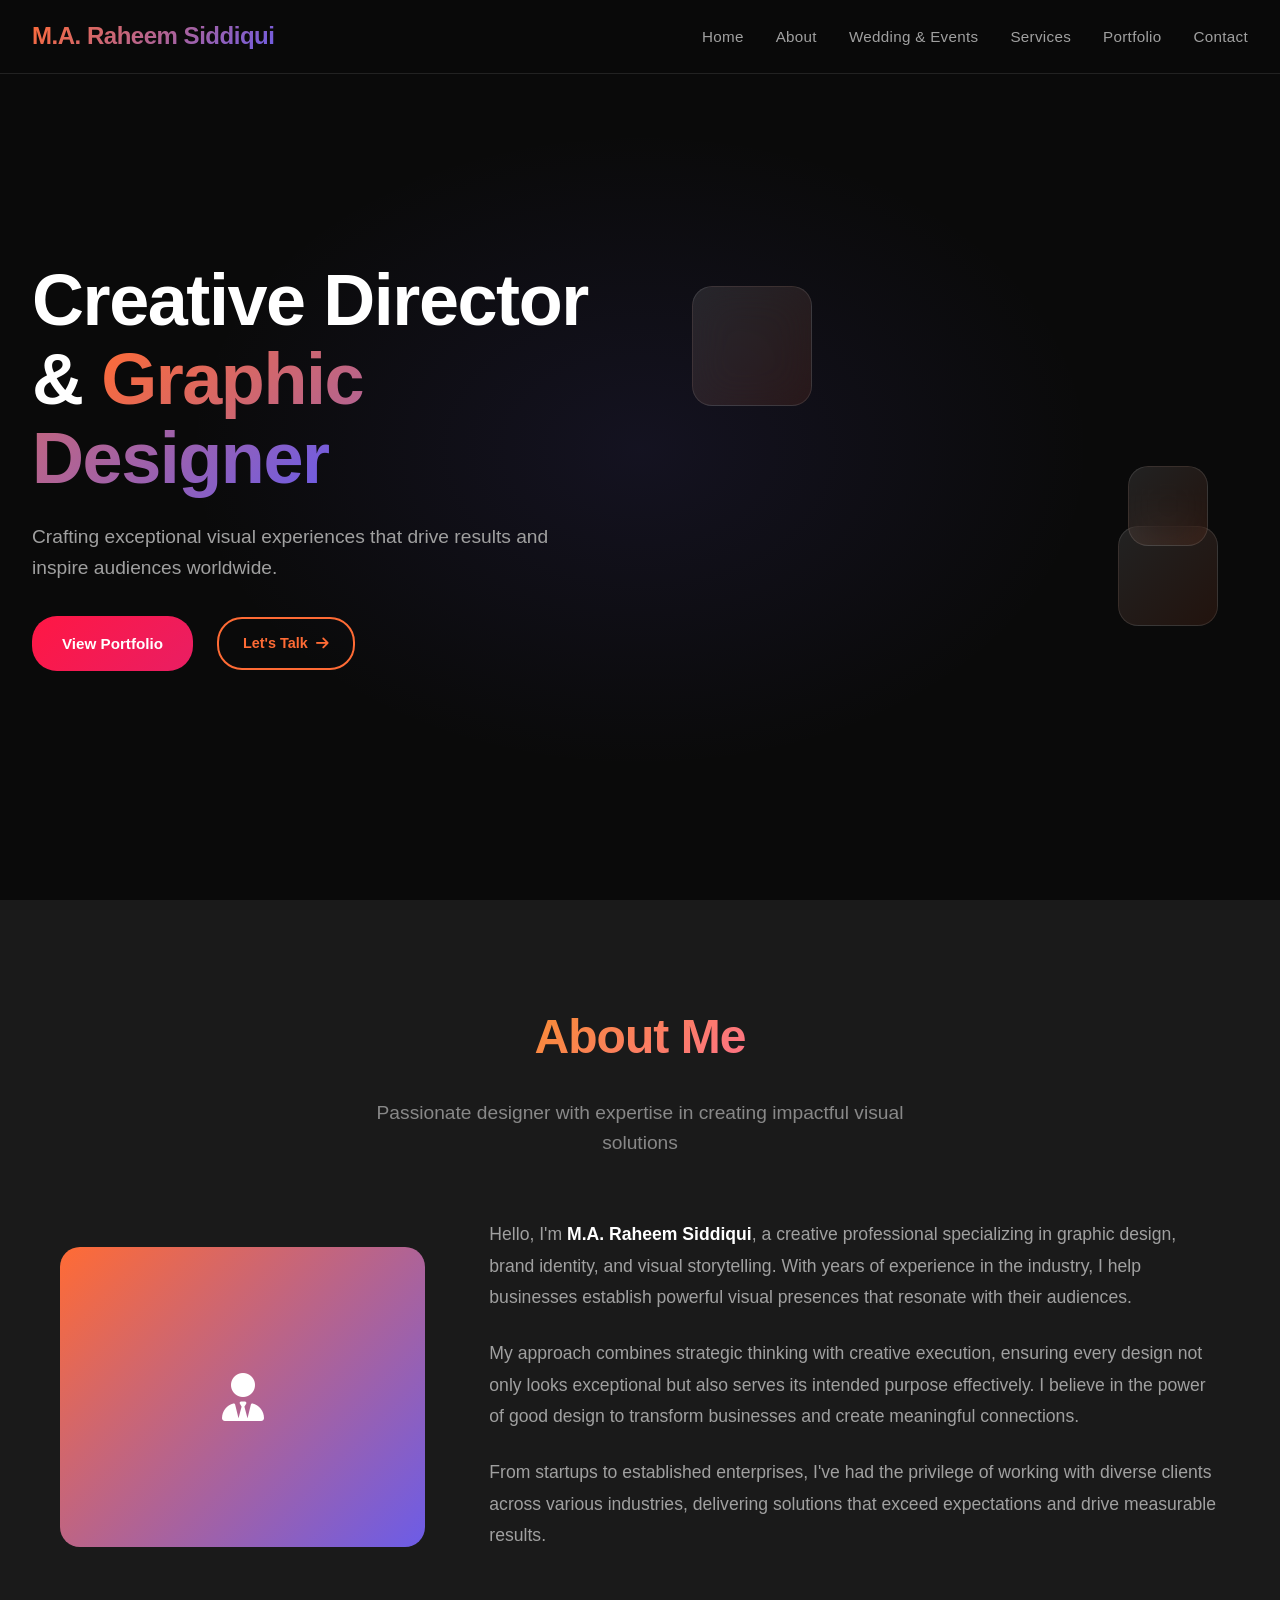
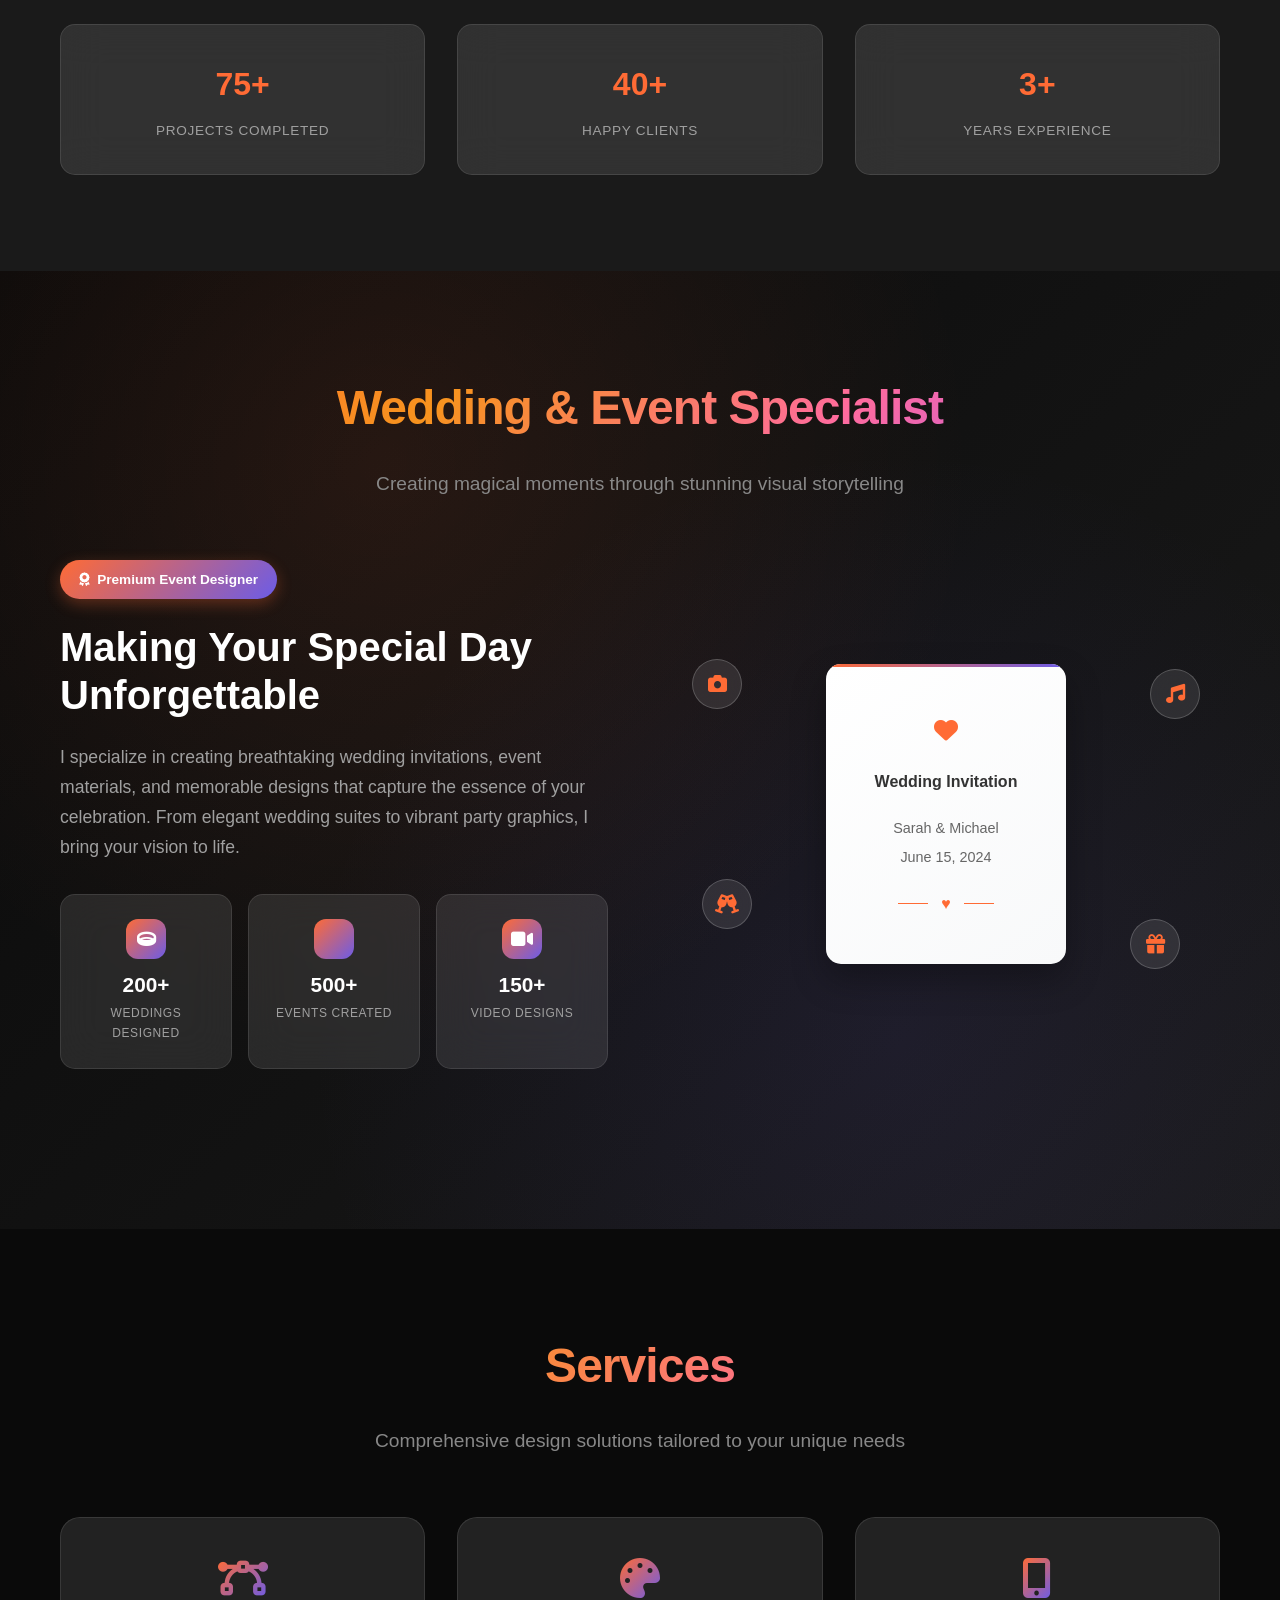
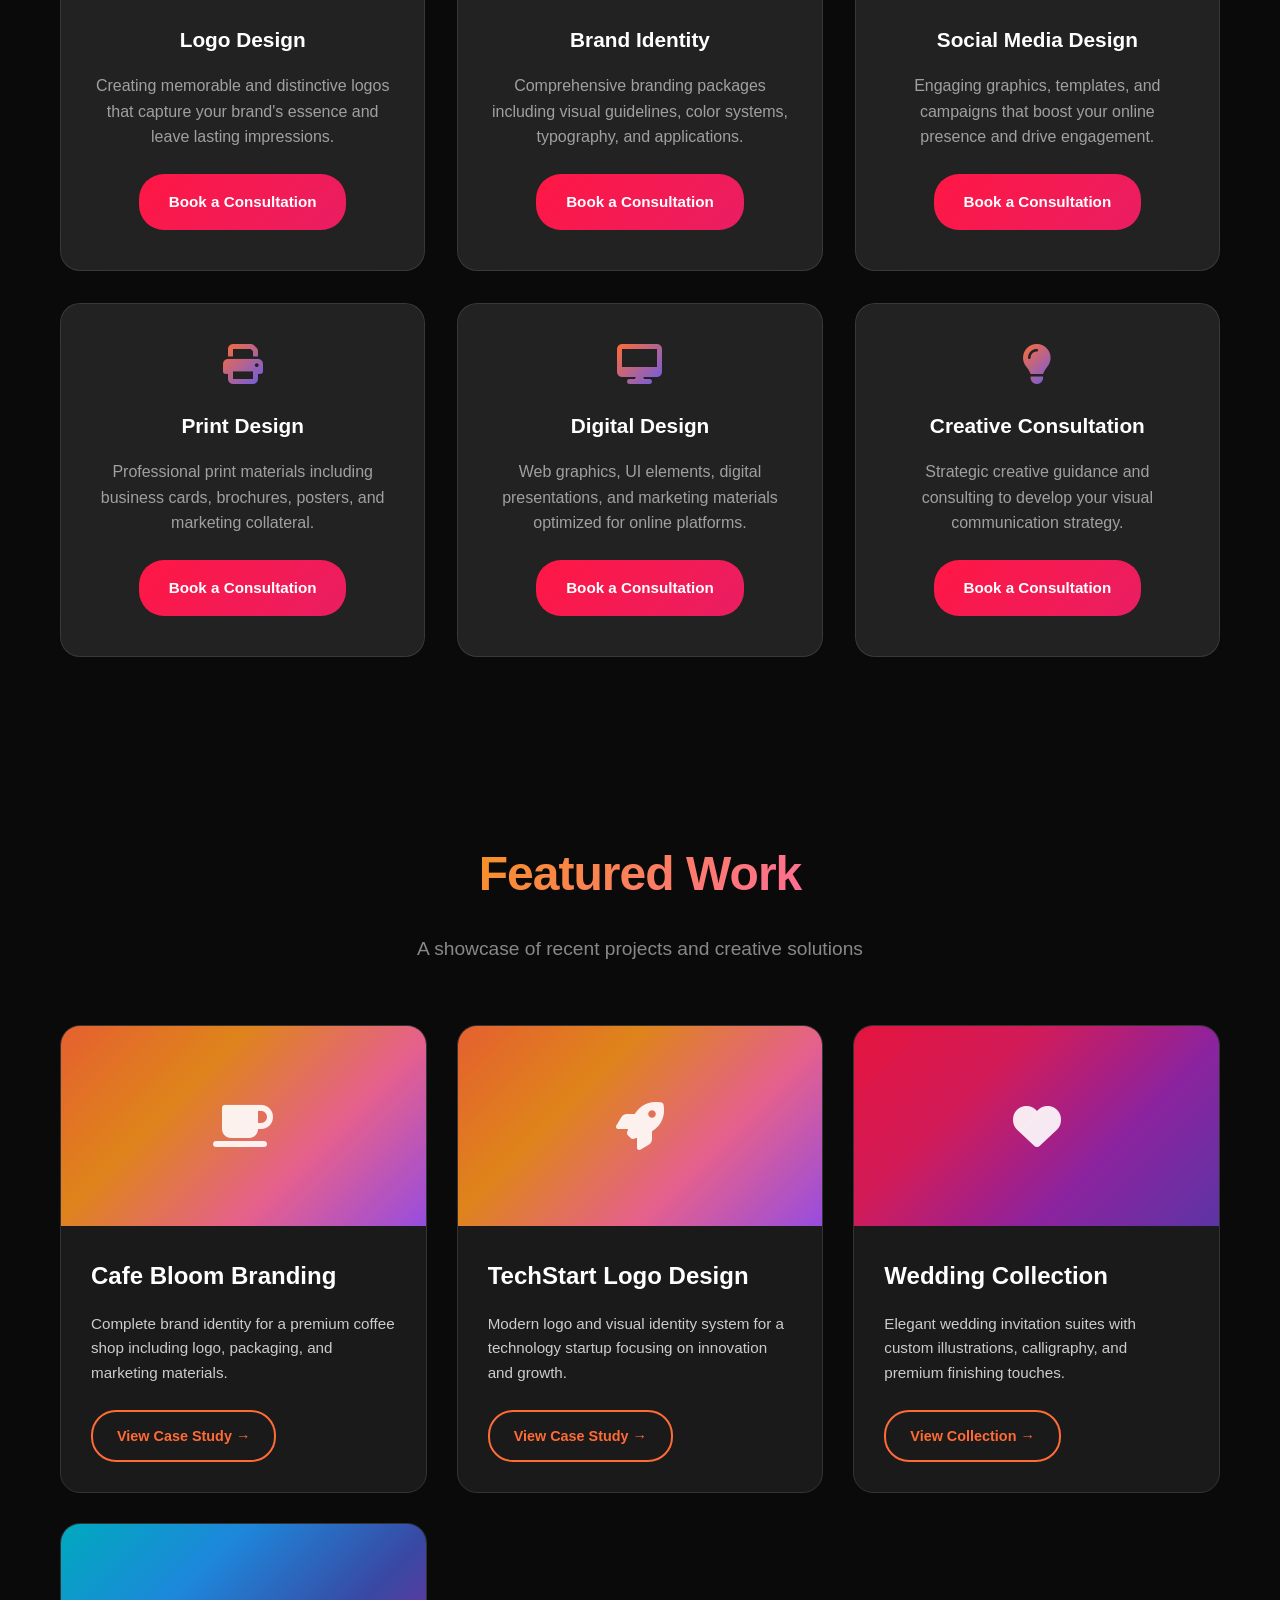
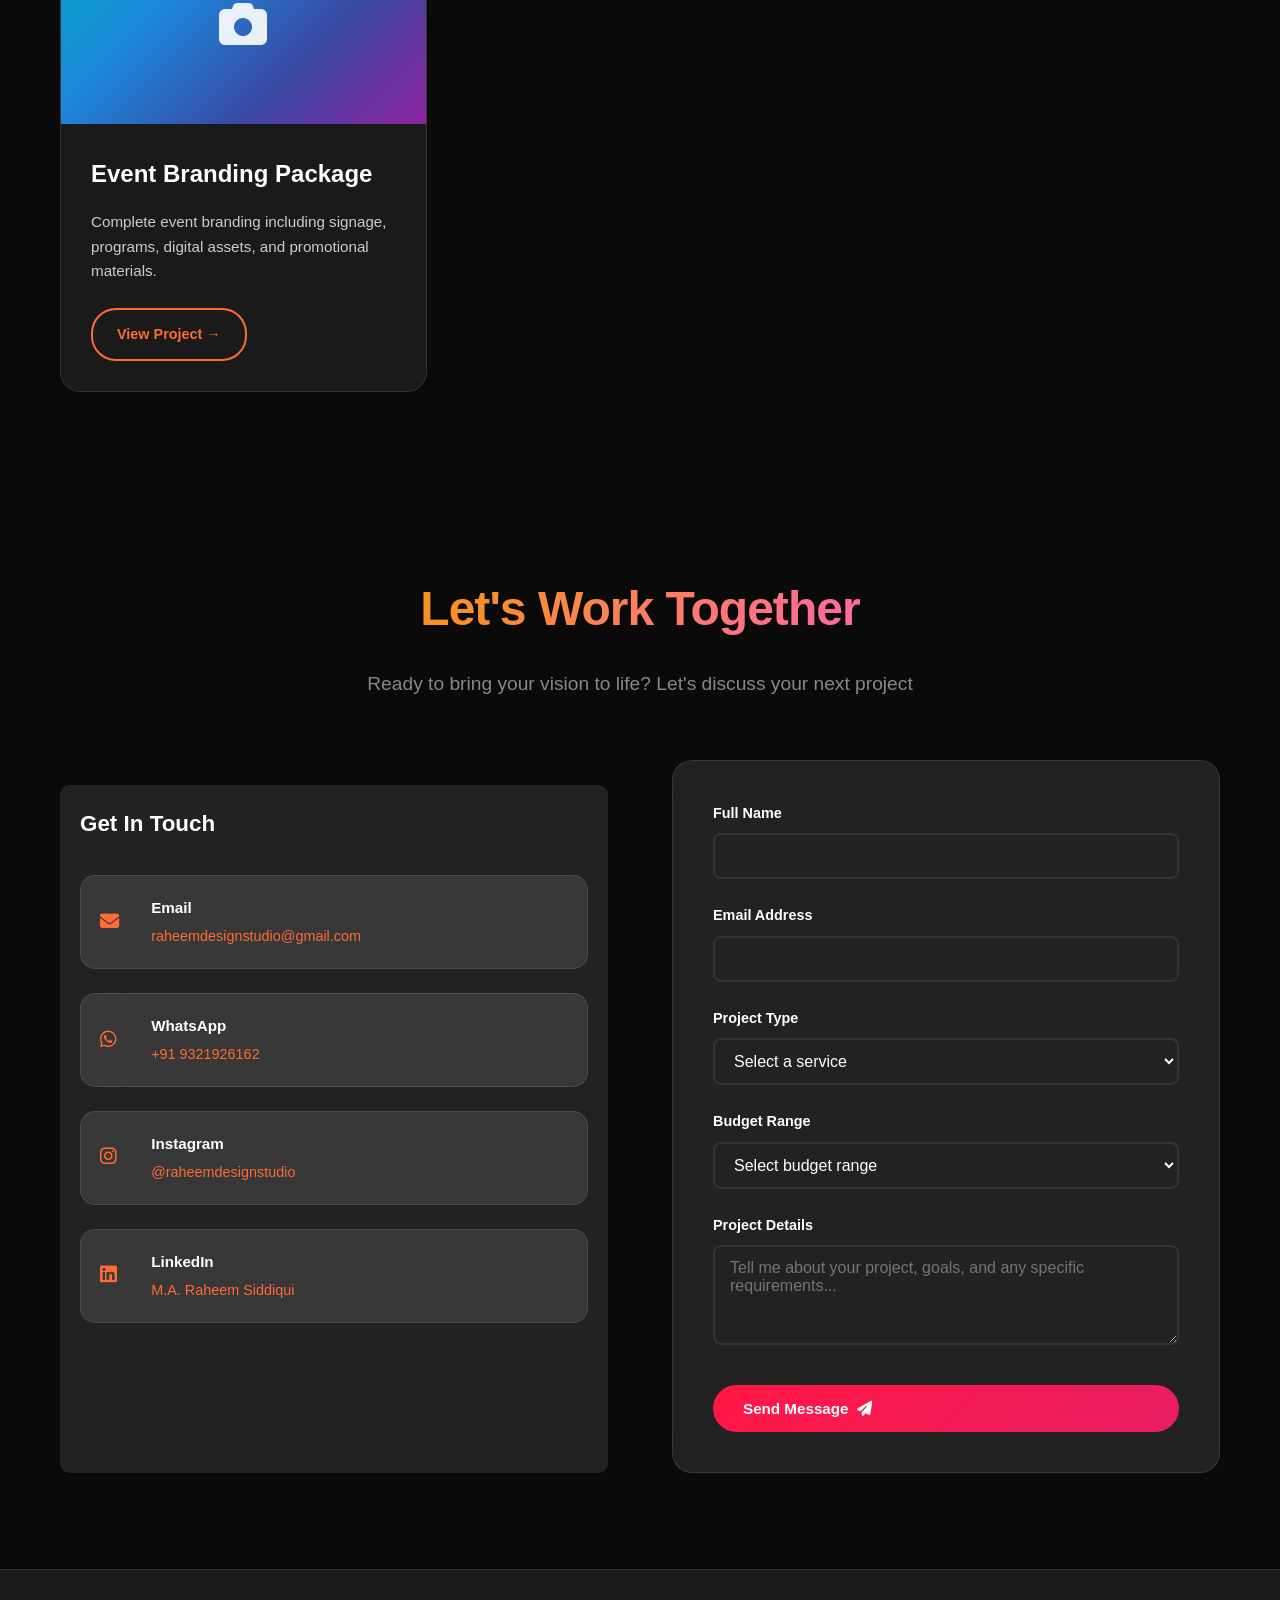
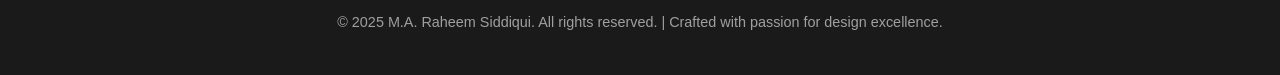
==== pages/index.html @ 3f88803e "Implement code changes to enhance functionality and improve performance" ====
<!DOCTYPE html>
<html lang="en">

<head>
  <meta charset="UTF-8">
  <meta name="viewport" content="width=device-width, initial-scale=1.0">
  <meta name="google-site-verification" content="91tpPBfEpRDwz7ggyN2gISKaYOymP0Bl34pknpON6To" />

  <!-- SEO Title -->
  <title>Wedding Invitation Designer | Creative Branding & Graphic Design by M.A. Raheem Siddiqui</title>

  <!-- Meta Description -->
  <meta name="description" content="Professional Wedding Invitation Designer & Creative Director. M.A. Raheem Siddiqui creates custom wedding invitations, brand identity, logos, and event branding that inspire and captivate. Get tailored designs for weddings, businesses, and events.">

  <!-- Keywords (not used by Google, still useful for others) -->
  <meta name="keywords" content="Wedding Invitation Designer, Event Branding, Logo Design India, Graphic Designer Mumbai, Creative Director, Brand Identity, Custom Invitations, Social Media Graphics">

  <!-- Canonical URL -->
  <link rel="canonical" href="https://raheemdesigns.vercel.app/">

  <!-- Open Graph / Facebook -->
  <meta property="og:title" content="M.A. Raheem Siddiqui | Wedding Invitation & Graphic Designer">
  <meta property="og:description" content="Custom wedding invitations, logos, and brand identity design by Raheem Siddiqui. Creative work that inspires.">
  <meta property="og:image" content="https://raheemdesigns.vercel.app/images/og-preview.jpg">
  <meta property="og:url" content="https://raheemdesigns.vercel.app/">
  <meta property="og:type" content="website">

  <!-- Twitter Card -->
  <meta name="twitter:card" content="summary_large_image">
  <meta name="twitter:title" content="Wedding Invitation & Graphic Designer | Raheem Siddiqui">
  <meta name="twitter:description" content="Creative wedding invitations, branding, and social media graphics tailored for you.">
  <meta name="twitter:image" content="https://raheemdesigns.vercel.app/images/og-preview.jpg">
  <meta name="robots" content="index,follow">
  <meta name="theme-color" content="#0a0a0a">
  <meta property="og:site_name" content="Raheem Design Studio">
  <meta property="og:locale" content="en_US">

  <!-- Favicon -->
  <link rel="icon" href="https://raheemdesigns.vercel.app/favicon.ico" type="image/x-icon">

  <!-- Schema Markup (Person + Business) -->
  <script type="application/ld+json">
  {
    "@context": "https://schema.org",
    "@type": "Person",
    "name": "M.A. Raheem Siddiqui",
    "jobTitle": "Creative Director & Graphic Designer",
    "url": "https://raheemdesigns.vercel.app/",
    "sameAs": [
      "https://instagram.com/raheemdesignstudio",
      "https://www.linkedin.com/in/codewithraheem/"
    ],
    "worksFor": {
      "@type": "Organization",
      "name": "Raheem Design Studio"
    },
    "knowsAbout": [
      "Wedding Invitation Design",
      "Event Branding",
      "Logo Design",
      "Brand Identity",
      "Social Media Graphics",
      "Print Design"
    ]
  }
  </script>
  <script type="application/ld+json">
  {
    "@context": "https://schema.org",
    "@type": "Organization",
    "name": "Raheem Design Studio",
    "url": "https://raheemdesigns.vercel.app/",
    "logo": "https://raheemdesigns.vercel.app/favicon.ico",
    "sameAs": [
      "https://instagram.com/raheemdesignstudio",
      "https://www.linkedin.com/in/codewithraheem/"
    ]
  }
  </script>
  <script type="application/ld+json">
  {
    "@context": "https://schema.org",
    "@type": "WebSite",
    "url": "https://raheemdesigns.vercel.app/",
    "name": "M.A. Raheem Siddiqui — Creative Director & Graphic Designer",
    "potentialAction": {
      "@type": "SearchAction",
      "target": "https://www.google.com/search?q=site:raheemdesigns.vercel.app+{search_term}",
      "query-input": "required name=search_term"
    }
  }
  </script>
    <link href="https://cdnjs.cloudflare.com/ajax/libs/font-awesome/6.4.0/css/all.min.css" rel="stylesheet">
    <style>
        :root {
            --primary: #0a0a0a;
            --secondary: #1a1a1a;
            --accent: #ff6b35;
            --accent-2: #6c5ce7;
            --text-light: #ffffff;
            --text-muted: #a0a0a0;
            --glass: rgba(255, 255, 255, 0.1);
            --shadow: 0 20px 40px rgba(0, 0, 0, 0.3);
        }

        * {
            margin: 0;
            padding: 0;
            box-sizing: border-box;
        }

        body {
            font-family: 'Inter', -apple-system, BlinkMacSystemFont, sans-serif;
            background: var(--primary);
            color: var(--text-light);
            line-height: 1.7;
            overflow-x: hidden;
        }

        /* Navigation */
        nav {
            position: fixed;
            top: 0;
            width: 100%;
            padding: 1rem 0;
            z-index: 1000;
            background: rgba(10, 10, 10, 0.95);
            backdrop-filter: blur(20px);
            border-bottom: 1px solid rgba(255, 255, 255, 0.1);
        }

        .nav-container {
            max-width: 1400px;
            margin: 0 auto;
            padding: 0 2rem;
            display: flex;
            justify-content: space-between;
            align-items: center;
        }

        .logo {
            font-size: 1.5rem;
            font-weight: 700;
            letter-spacing: -0.02em;
            background: linear-gradient(135deg, var(--accent), var(--accent-2));
            -webkit-background-clip: text;
            background-clip: text;
            -webkit-text-fill-color: transparent;
        }

        .nav-links {
            display: flex;
            list-style: none;
            gap: 2rem;
        }

        .nav-links a {
            color: var(--text-muted);
            text-decoration: none;
            font-weight: 500;
            font-size: 0.95rem;
            letter-spacing: 0.02em;
            transition: all 0.3s ease;
            position: relative;
        }

        .nav-links a::after {
            content: '';
            position: absolute;
            bottom: -5px;
            left: 0;
            width: 0;
            height: 2px;
            background: var(--accent);
            transition: width 0.3s ease;
        }

        .nav-links a:hover {
            color: var(--text-light);
        }

        .nav-links a:hover::after {
            width: 100%;
        }

        /* Mobile Menu Button */
        .mobile-menu {
            display: none;
            background: none;
            border: none;
            color: var(--text-light);
            font-size: 1.5rem;
            cursor: pointer;
            padding: 0.5rem;
            border-radius: 8px;
            transition: all 0.3s ease;
        }

        .mobile-menu:hover {
            background: var(--glass);
        }

        /* Mobile Navigation */
        .mobile-nav {
            display: none;
            position: fixed;
            top: 0;
            left: 0;
            width: 100%;
            height: 100vh;
            background: rgba(10, 10, 10, 0.98);
            backdrop-filter: blur(20px);
            z-index: 9999;
            opacity: 0;
            transform: translateY(-100%);
            transition: all 0.4s cubic-bezier(0.4, 0, 0.2, 1);
        }

        .mobile-nav.active {
            opacity: 1;
            transform: translateY(0);
        }

        .mobile-nav-content {
            display: flex;
            flex-direction: column;
            justify-content: center;
            align-items: center;
            height: 100%;
            padding: 2rem;
        }

        .mobile-nav-header {
            position: absolute;
            top: 1rem;
            left: 0;
            right: 0;
            display: flex;
            justify-content: space-between;
            align-items: center;
            padding: 0 2rem;
        }

        .mobile-nav-logo {
            font-size: 1.5rem;
            font-weight: 700;
            background: linear-gradient(135deg, var(--accent), var(--accent-2));
            -webkit-background-clip: text;
            background-clip: text;
            -webkit-text-fill-color: transparent;
        }

        .close-menu {
            background: none;
            border: none;
            color: var(--text-light);
            font-size: 2rem;
            cursor: pointer;
            padding: 0.5rem;
            border-radius: 8px;
            transition: all 0.3s ease;
        }

        .close-menu:hover {
            background: var(--glass);
            transform: rotate(90deg);
        }

        .mobile-nav-links {
            list-style: none;
            text-align: center;
        }

        .mobile-nav-links li {
            margin: 1rem 0;
            opacity: 0;
            transform: translateY(30px);
        }

        .mobile-nav.active .mobile-nav-links li {
            animation: fadeInUp 0.6s ease forwards;
        }

        .mobile-nav-links li:nth-child(1) { animation-delay: 0.1s; }
        .mobile-nav-links li:nth-child(2) { animation-delay: 0.2s; }
        .mobile-nav-links li:nth-child(3) { animation-delay: 0.3s; }
        .mobile-nav-links li:nth-child(4) { animation-delay: 0.4s; }
        .mobile-nav-links li:nth-child(5) { animation-delay: 0.5s; }
        .mobile-nav-links li:nth-child(6) { animation-delay: 0.6s; }

        .mobile-nav-links a {
            color: var(--text-light);
            text-decoration: none;
            font-size: 1.5rem;
            font-weight: 600;
            display: block;
            padding: 1rem 2rem;
            border-radius: 15px;
            transition: all 0.3s ease;
            position: relative;
            overflow: hidden;
        }

        .mobile-nav-links a::before {
            content: '';
            position: absolute;
            top: 0;
            left: -100%;
            width: 100%;
            height: 100%;
            background: linear-gradient(135deg, var(--accent), var(--accent-2));
            opacity: 0.1;
            transition: left 0.3s ease;
            z-index: -1;
        }

        .mobile-nav-links a:hover::before {
            left: 0;
        }

        .mobile-nav-links a:hover {
            color: var(--accent);
            transform: translateX(10px);
        }

        .mobile-contact {
            margin-top: 3rem;
            text-align: center;
        }

        .mobile-contact p {
            color: var(--text-muted);
            margin-bottom: 1rem;
            font-size: 0.9rem;
        }

        .mobile-social {
            display: flex;
            gap: 1rem;
            justify-content: center;
        }

        .mobile-social a {
            display: flex;
            align-items: center;
            justify-content: center;
            width: 45px;
            height: 45px;
            background: var(--glass);
            border-radius: 50%;
            color: var(--text-light);
            text-decoration: none;
            font-size: 1.1rem;
            transition: all 0.3s ease;
            border: 1px solid rgba(255, 255, 255, 0.1);
        }

        .mobile-social a:hover {
            background: var(--accent);
            transform: translateY(-5px);
            box-shadow: 0 10px 30px rgba(255, 107, 53, 0.3);
        }

        /* Hero Section */
        .hero {
            min-height: 100vh;
            display: flex;
            align-items: center;
            position: relative;
            background: radial-gradient(ellipse at center, rgba(108, 92, 231, 0.1) 0%, transparent 50%);
            padding: 6rem 0 4rem;
        }

        .hero-grid {
            display: grid;
            grid-template-columns: 1fr 1fr;
            gap: 4rem;
            max-width: 1400px;
            margin: 0 auto;
            padding: 0 2rem;
            align-items: center;
        }

        .hero-content h1 {
            font-size: clamp(2.5rem, 6vw, 4.5rem);
            font-weight: 800;
            line-height: 1.1;
            margin-bottom: 1.5rem;
            letter-spacing: -0.02em;
        }

        .hero-content .highlight {
            background: linear-gradient(135deg, var(--accent), var(--accent-2));
            -webkit-background-clip: text;
            background-clip: text;
            -webkit-text-fill-color: transparent;
        }

        .hero-subtitle {
            font-size: clamp(1rem, 2.5vw, 1.2rem);
            color: var(--text-muted);
            margin-bottom: 2rem;
            font-weight: 400;
            line-height: 1.6;
        }

        .hero-cta {
            display: flex;
            gap: 1.5rem;
            align-items: center;
            flex-wrap: wrap;
        }

        .btn-primary {
            background: linear-gradient(135deg, var(--accent), var(--accent-2));
            color: white;
            padding: 0.9rem 2rem;
            border: none;
            border-radius: 50px;
            font-weight: 600;
            text-decoration: none;
            font-size: 0.95rem;
            transition: all 0.4s ease;
            position: relative;
            overflow: hidden;
            display: inline-block;
        }

        .btn-primary::before {
            content: '';
            position: absolute;
            top: 0;
            left: -100%;
            width: 100%;
            height: 100%;
            background: linear-gradient(90deg, transparent, rgba(255, 255, 255, 0.2), transparent);
            transition: left 0.6s ease;
        }

        .btn-primary:hover::before {
            left: 100%;
        }

        .btn-primary:hover {
            transform: translateY(-2px);
            box-shadow: 0 10px 30px rgba(255, 107, 53, 0.3);
        }

        .btn-secondary {
            color: var(--text-light);
            text-decoration: none;
            font-weight: 500;
            display: flex;
            align-items: center;
            gap: 0.5rem;
            transition: all 0.3s ease;
            font-size: 0.95rem;
        }

        .btn-secondary:hover {
            color: var(--accent);
            transform: translateX(5px);
        }

        .hero-visual {
            position: relative;
            height: 400px;
            display: flex;
            align-items: center;
            justify-content: center;
        }

        .geometric-shape {
            position: absolute;
            border-radius: 20px;
            background: linear-gradient(135deg, var(--glass), rgba(255, 107, 53, 0.1));
            backdrop-filter: blur(20px);
            border: 1px solid rgba(255, 255, 255, 0.1);
            animation: float 6s ease-in-out infinite;
        }

        .shape-1 {
            width: 120px;
            height: 120px;
            top: 20px;
            left: 20px;
        }

        .shape-2 {
            width: 100px;
            height: 100px;
            bottom: 40px;
            right: 30px;
            animation-direction: reverse;
        }

        .shape-3 {
            width: 80px;
            height: 80px;
            top: 50%;
            right: 40px;
            animation-duration: 4s;
        }

        /* Section Styles */
        .section-container {
            max-width: 1400px;
            margin: 0 auto;
            padding: 0 2rem;
        }

        .section-header {
            text-align: center;
            margin-bottom: 4rem;
        }

        .section-title {
            font-size: clamp(2rem, 5vw, 3.5rem);
            font-weight: 700;
            margin-bottom: 1rem;
            letter-spacing: -0.02em;
        }

        .section-subtitle {
            font-size: clamp(1rem, 2vw, 1.1rem);
            color: var(--text-muted);
            max-width: 600px;
            margin: 0 auto;
            line-height: 1.6;
        }

        /* About Section */
        .about {
            padding: 6rem 0;
            background: var(--secondary);
        }

        .about-grid {
            display: grid;
            grid-template-columns: 1fr 2fr;
            gap: 4rem;
            align-items: center;
            margin-bottom: 3rem;
        }

        .about-image {
            height: 300px;
            background: linear-gradient(135deg, var(--accent), var(--accent-2));
            border-radius: 20px;
            display: flex;
            align-items: center;
            justify-content: center;
            font-size: 3rem;
            color: white;
        }

        .about-content {
            font-size: clamp(1rem, 1.5vw, 1.1rem);
            line-height: 1.8;
            color: var(--text-muted);
        }

        .about-content p {
            margin-bottom: 1.5rem;
        }

        .about-content strong {
            color: var(--text-light);
            font-weight: 600;
        }

        .stats-grid {
            display: grid;
            grid-template-columns: repeat(auto-fit, minmax(200px, 1fr));
            gap: 2rem;
            margin-top: 3rem;
        }

        .stat-item {
            text-align: center;
            padding: 2rem 1rem;
            background: var(--glass);
            backdrop-filter: blur(20px);
            border-radius: 15px;
            border: 1px solid rgba(255, 255, 255, 0.1);
        }

        .stat-number {
            font-size: 2rem;
            font-weight: 700;
            color: var(--accent);
            margin-bottom: 0.5rem;
        }

        .stat-label {
            color: var(--text-muted);
            font-size: 0.85rem;
            text-transform: uppercase;
            letter-spacing: 0.05em;
        }

        /* Specialty Section */
        .specialty {
            padding: 6rem 0;
            background: linear-gradient(135deg, var(--primary) 0%, var(--secondary) 100%);
            position: relative;
            overflow: hidden;
        }

        .specialty::before {
            content: '';
            position: absolute;
            top: 0;
            left: 0;
            right: 0;
            bottom: 0;
            background: radial-gradient(circle at 30% 20%, rgba(255, 107, 53, 0.1) 0%, transparent 50%),
                        radial-gradient(circle at 70% 80%, rgba(108, 92, 231, 0.1) 0%, transparent 50%);
        }

        .specialty-hero {
            display: grid;
            grid-template-columns: 1fr 1fr;
            gap: 4rem;
            align-items: center;
            margin-bottom: 4rem;
            position: relative;
            z-index: 2;
        }

        .specialty-badge {
            display: inline-flex;
            align-items: center;
            gap: 0.5rem;
            background: linear-gradient(135deg, var(--accent), var(--accent-2));
            color: white;
            padding: 0.5rem 1.2rem;
            border-radius: 25px;
            font-size: 0.85rem;
            font-weight: 600;
            margin-bottom: 1.5rem;
            box-shadow: 0 5px 15px rgba(255, 107, 53, 0.3);
        }

        .specialty-content h3 {
            font-size: clamp(1.8rem, 4vw, 2.5rem);
            font-weight: 700;
            margin-bottom: 1.5rem;
            line-height: 1.2;
        }

        .specialty-content p {
            font-size: clamp(1rem, 1.5vw, 1.1rem);
            color: var(--text-muted);
            line-height: 1.7;
            margin-bottom: 2rem;
        }

        .specialty-stats {
            display: grid;
            grid-template-columns: repeat(auto-fit, minmax(120px, 1fr));
            gap: 1rem;
        }

        .specialty-stat {
            display: flex;
            flex-direction: column;
            align-items: center;
            gap: 0.5rem;
            background: var(--glass);
            backdrop-filter: blur(20px);
            padding: 1.5rem 1rem;
            border-radius: 15px;
            border: 1px solid rgba(255, 255, 255, 0.1);
            text-align: center;
        }

        .stat-icon {
            width: 40px;
            height: 40px;
            background: linear-gradient(135deg, var(--accent), var(--accent-2));
            border-radius: 12px;
            display: flex;
            align-items: center;
            justify-content: center;
            color: white;
            font-size: 1.2rem;
        }

        .stat-info {
            display: flex;
            flex-direction: column;
        }

        .stat-num {
            font-size: 1.3rem;
            font-weight: 700;
            color: var(--text-light);
        }

        .stat-text {
            font-size: 0.75rem;
            color: var(--text-muted);
            text-transform: uppercase;
            letter-spacing: 0.05em;
        }

        .specialty-visual {
            position: relative;
            display: flex;
            justify-content: center;
            align-items: center;
            height: 350px;
        }

        .wedding-card {
            width: 240px;
            height: 300px;
            perspective: 1000px;
            position: relative;
            z-index: 3;
        }

        .card-front {
            width: 100%;
            height: 100%;
            background: linear-gradient(145deg, #fff 0%, #f8f9fa 100%);
            border-radius: 15px;
            padding: 1.5rem;
            box-shadow: 0 15px 35px rgba(0, 0, 0, 0.3);
            display: flex;
            flex-direction: column;
            align-items: center;
            justify-content: center;
            text-align: center;
            color: #333;
            position: relative;
            overflow: hidden;
        }

        .card-front::before {
            content: '';
            position: absolute;
            top: 0;
            left: 0;
            right: 0;
            height: 3px;
            background: linear-gradient(135deg, var(--accent), var(--accent-2));
        }

        .card-ornament {
            font-size: 1.5rem;
            color: var(--accent);
            margin-bottom: 1rem;
        }

        .card-front h4 {
            font-size: 1rem;
            font-weight: 600;
            margin-bottom: 1rem;
            color: #333;
        }

        .card-details p {
            margin: 0.3rem 0;
            color: #666;
            font-weight: 500;
            font-size: 0.9rem;
        }

        .card-design {
            display: flex;
            align-items: center;
            gap: 0.8rem;
            margin-top: 1rem;
        }

        .design-line {
            width: 30px;
            height: 1px;
            background: var(--accent);
        }

        .design-heart {
            color: var(--accent);
            font-size: 1rem;
        }

        .floating-elements {
            position: absolute;
            width: 100%;
            height: 100%;
        }

        .element {
            position: absolute;
            width: 50px;
            height: 50px;
            background: var(--glass);
            backdrop-filter: blur(20px);
            border: 1px solid rgba(255, 255, 255, 0.2);
            border-radius: 50%;
            display: flex;
            align-items: center;
            justify-content: center;
            color: var(--accent);
            font-size: 1.2rem;
            animation: float 4s ease-in-out infinite;
        }

        .element-1 {
            top: 20px;
            left: 20px;
            animation-delay: 0s;
        }

        .element-2 {
            top: 30px;
            right: 20px;
            animation-delay: 1s;
        }

        .element-3 {
            bottom: 60px;
            left: 30px;
            animation-delay: 2s;
        }

        .element-4 {
            bottom: 20px;
            right: 40px;
            animation-delay: 3s;
        }

        /* Services Grid */
        .services {
            padding: 6rem 0;
            background: var(--primary);
        }

        .services-grid {
            display: grid;
            grid-template-columns: repeat(auto-fit, minmax(280px, 1fr));
            gap: 2rem;
            margin-top: 3rem;
        }

        .service-card {
            padding: 2.5rem 2rem;
            background: var(--glass);
            backdrop-filter: blur(20px);
            border: 1px solid rgba(255, 255, 255, 0.1);
            border-radius: 20px;
            transition: all 0.4s ease;
            position: relative;
            overflow: hidden;
            text-align: center;
        }

        .service-card::before {
            content: '';
            position: absolute;
            top: 0;
            left: -100%;
            width: 100%;
            height: 100%;
            background: linear-gradient(90deg, transparent, rgba(255, 107, 53, 0.05), transparent);
            transition: left 0.6s ease;
        }

        .service-card:hover::before {
            left: 100%;
        }

        .service-card:hover {
            transform: translateY(-10px);
            border-color: var(--accent);
            box-shadow: var(--shadow);
        }

        .service-icon {
            font-size: 2.5rem;
            background: linear-gradient(135deg, var(--accent), var(--accent-2));
            -webkit-background-clip: text;
            background-clip: text;
            -webkit-text-fill-color: transparent;
            margin-bottom: 1.5rem;
        }

        .service-title {
            font-size: 1.3rem;
            font-weight: 600;
            margin-bottom: 1rem;
            color: var(--text-light);
        }

        .service-description {
            color: var(--text-muted);
            line-height: 1.6;
            margin-bottom: 1.5rem;
        }

        /* Portfolio Section */
        .portfolio {
            padding: 6rem 0;
            background: var(--secondary);
        }

        .portfolio-grid {
            display: grid;
            grid-template-columns: repeat(auto-fit, minmax(300px, 1fr));
            gap: 2rem;
            margin-top: 3rem;
        }

        .portfolio-item {
            background: var(--primary);
            border-radius: 20px;
            overflow: hidden;
            transition: all 0.4s ease;
            border: 1px solid rgba(255, 255, 255, 0.1);
        }

        .portfolio-item:hover {
            transform: translateY(-10px);
            box-shadow: var(--shadow);
        }

        .portfolio-image {
            height: 200px;
            background: linear-gradient(135deg, var(--accent), var(--accent-2));
            display: flex;
            align-items: center;
            justify-content: center;
            font-size: 2.5rem;
            color: white;
            position: relative;
        }

        .portfolio-content {
            padding: 1.5rem;
        }

        .portfolio-item h3 {
            font-size: 1.2rem;
            font-weight: 600;
            margin-bottom: 0.5rem;
            color: var(--text-light);
        }

        .portfolio-item p {
            color: var(--text-muted);
            line-height: 1.6;
            margin-bottom: 1rem;
            font-size: 0.95rem;
        }

        /* Contact Section */
        .contact {
            padding: 6rem 0;
            background: var(--primary);
        }

        .contact-grid {
            display: grid;
            grid-template-columns: 1fr 1fr;
            gap: 4rem;
            margin-top: 3rem;
        }

        .contact-info h3 {
            font-size: 1.4rem;
            margin-bottom: 2rem;
            color: var(--text-light);
        }

        .contact-item {
            display: flex;
            align-items: center;
            gap: 1rem;
            margin-bottom: 1.5rem;
            padding: 1.2rem;
            background: var(--glass);
            backdrop-filter: blur(20px);
            border: 1px solid rgba(255, 255, 255, 0.1);
            border-radius: 15px;
            transition: all 0.3s ease;
        }

        .contact-item:hover {
            border-color: var(--accent);
            transform: translateX(5px);
        }

        .contact-icon {
            font-size: 1.2rem;
            color: var(--accent);
            width: 35px;
        }

        .contact-details h4 {
            color: var(--text-light);
            margin-bottom: 0.2rem;
            font-size: 0.95rem;
        }

        .contact-details p {
            color: var(--text-muted);
            font-size: 0.9rem;
        }

        .contact-details a {
            color: var(--text-muted);
            text-decoration: none;
            transition: color 0.3s ease;
        }

        .contact-details a:hover {
            color: var(--accent);
        }

        .contact-form {
            background: var(--glass);
            backdrop-filter: blur(20px);
            border: 1px solid rgba(255, 255, 255, 0.1);
            border-radius: 20px;
            padding: 2.5rem;
        }

        .form-group {
            margin-bottom: 1.5rem;
        }

        .form-group label {
            display: block;
            margin-bottom: 0.5rem;
            color: var(--text-light);
            font-weight: 500;
            font-size: 0.9rem;
        }

        .form-group input,
        .form-group textarea,
        .form-group select {
            width: 100%;
            padding: 0.9rem;
            background: rgba(255, 255, 255, 0.05);
            border: 1px solid rgba(255, 255, 255, 0.1);
            border-radius: 10px;
            color: var(--text-light);
            font-family: inherit;
            font-size: 0.9rem;
            transition: all 0.3s ease;
        }

        .form-group input:focus,
        .form-group textarea:focus,
        .form-group select:focus {
            outline: none;
            border-color: var(--accent);
            background: rgba(255, 255, 255, 0.1);
        }

        .form-group textarea {
            resize: vertical;
            min-height: 100px;
        }

        /* Footer */
        footer {
            padding: 2.5rem 0;
            background: var(--secondary);
            border-top: 1px solid rgba(255, 255, 255, 0.1);
            text-align: center;
        }

        .footer-content {
            max-width: 1400px;
            margin: 0 auto;
            padding: 0 2rem;
        }

        .footer-text {
            color: var(--text-muted);
            font-size: 0.9rem;
        }

        /* Animations */
        @keyframes float {
            0%, 100% { transform: translateY(0px) rotate(0deg); }
            50% { transform: translateY(-20px) rotate(5deg); }
        }

        @keyframes fadeInUp {
            from {
                opacity: 0;
                transform: translateY(30px);
            }
            to {
                opacity: 1;
                transform: translateY(0);
            }
        }

        /* Scroll Animations */
        .fade-in {
            opacity: 0;
            transform: translateY(30px);
            transition: all 0.8s ease;
        }

        .fade-in.visible {
            opacity: 1;
            transform: translateY(0);
        }

        /* Mobile Responsiveness */
        @media (max-width: 1024px) {
            .nav-container {
                padding: 0 1.5rem;
            }

            .hero-grid,
            .about-grid,
            .specialty-hero,
            .contact-grid {
                grid-template-columns: 1fr;
                gap: 3rem;
                text-align: center;
            }

            .hero-visual {
                height: 300px;
            }

            .specialty-stats {
                grid-template-columns: repeat(3, 1fr);
            }
        }

        @media (max-width: 768px) {
            .nav-links {
                display: none;
            }

            .mobile-menu {
                display: block;
            }

            .section-container {
                padding: 0 1.5rem;
            }

            .hero {
                padding: 5rem 0 3rem;
                min-height: 90vh;
            }

            .hero-grid {
                gap: 2rem;
            }

            .hero-content h1 {
                font-size: 2.5rem;
            }

            .hero-cta {
                justify-content: center;
                gap: 1rem;
            }

            .btn-primary,
            .btn-secondary {
                font-size: 0.9rem;
                padding: 0.8rem 1.5rem;
            }

            .hero-visual {
                height: 250px;
            }

            .shape-1 {
                width: 80px;
                height: 80px;
                top: 10px;
                left: 10px;
            }

            .shape-2 {
                width: 70px;
                height: 70px;
                bottom: 20px;
                right: 15px;
            }

            .shape-3 {
                width: 60px;
                height: 60px;
                top: 40%;
                right: 20px;
            }

            .about,
            .specialty,
            .services,
            .portfolio,
            .contact {
                padding: 4rem 0;
            }

            .section-header {
                margin-bottom: 3rem;
            }

            .section-title {
                font-size: 2.2rem;
            }

            .about-image {
                height: 250px;
                font-size: 2.5rem;
            }

            .stats-grid {
                grid-template-columns: 1fr;
                gap: 1.5rem;
            }

            .stat-item {
                padding: 1.5rem 1rem;
            }

            .specialty-hero {
                gap: 2.5rem;
            }

            .specialty-content h3 {
                font-size: 2rem;
            }

            .specialty-stats {
                grid-template-columns: 1fr;
                gap: 1rem;
            }

            .specialty-visual {
                height: 280px;
            }

            .wedding-card {
                width: 200px;
                height: 260px;
            }

            .card-front {
                padding: 1.2rem;
            }

            .card-front h4 {
                font-size: 0.9rem;
            }

            .card-details p {
                font-size: 0.8rem;
            }

            .element {
                width: 40px;
                height: 40px;
                font-size: 1rem;
            }

            .services-grid,
            .portfolio-grid {
                grid-template-columns: 1fr;
                gap: 1.5rem;
            }

            .service-card {
                padding: 2rem 1.5rem;
            }

            .service-icon {
                font-size: 2rem;
            }

            .contact-form {
                padding: 2rem 1.5rem;
            }

            .form-group input,
            .form-group textarea,
            .form-group select {
                padding: 0.8rem;
            }

            .mobile-nav-links a {
                font-size: 1.3rem;
                padding: 0.8rem 1.5rem;
            }

            .mobile-social a {
                width: 40px;
                height: 40px;
                font-size: 1rem;
            }
        }

        @media (max-width: 480px) {
            .nav-container,
            .section-container {
                padding: 0 1rem;
            }

            .logo,
            .mobile-nav-logo {
                font-size: 1.3rem;
            }

            .hero {
                padding: 4rem 0 2rem;
            }

            .hero-content h1 {
                font-size: 2rem;
                line-height: 1.2;
            }

            .hero-subtitle {
                font-size: 0.95rem;
            }

            .hero-cta {
                flex-direction: column;
                align-items: center;
                gap: 1rem;
            }

            .btn-primary,
            .btn-secondary {
                width: 100%;
                text-align: center;
                justify-content: center;
            }

            .hero-visual {
                height: 200px;
            }

            .section-title {
                font-size: 1.8rem;
            }

            .section-subtitle {
                font-size: 0.95rem;
            }

            .about-image {
                height: 200px;
                font-size: 2rem;
            }

            .specialty-content h3 {
                font-size: 1.6rem;
            }

            .specialty-visual {
                height: 240px;
            }

            .wedding-card {
                width: 180px;
                height: 230px;
            }

            .card-front {
                padding: 1rem;
            }

            .card-ornament {
                font-size: 1.2rem;
            }

            .card-front h4 {
                font-size: 0.8rem;
                margin-bottom: 0.8rem;
            }

            .element {
                width: 35px;
                height: 35px;
                font-size: 0.9rem;
            }

            .service-card,
            .contact-form {
                padding: 1.5rem 1rem;
            }

            .contact-item {
                padding: 1rem;
                flex-direction: column;
                text-align: center;
                gap: 0.8rem;
            }

            .mobile-nav-links a {
                font-size: 1.1rem;
                padding: 0.7rem 1rem;
            }

            .mobile-contact p {
                font-size: 0.85rem;
            }
        }

        /* Utility classes */
        .text-center { text-align: center; }
        .mb-1 { margin-bottom: 0.5rem; }
        .mb-2 { margin-bottom: 1rem; }
        .mb-3 { margin-bottom: 1.5rem; }
        .mt-1 { margin-top: 0.5rem; }
        .mt-2 { margin-top: 1rem; }
        .mt-3 { margin-top: 1.5rem; }

        * {
            margin: 0;
            padding: 0;
            box-sizing: border-box;
        }

        body {
            font-family: 'Arial', sans-serif;
            background-color: #0a0a0a;
            color: #fff;
        }

        .portfolio {
            padding: 80px 0;
            background-color: #0a0a0a;
        }

        .section-container {
            max-width: 1200px;
            margin: 0 auto;
            padding: 0 20px;
        }

        .section-header {
            text-align: center;
            margin-bottom: 60px;
        }

        .section-title {
            font-size: 3rem;
            font-weight: 700;
            margin-bottom: 20px;
            background: linear-gradient(135deg, #ff6b35, #f7931e, #ff6b9d, #a855f7);
            -webkit-background-clip: text;
            -webkit-text-fill-color: transparent;
            background-clip: text;
        }

        .section-subtitle {
            font-size: 1.2rem;
            color: #888;
            max-width: 600px;
            margin: 0 auto;
            line-height: 1.6;
        }

        .portfolio-grid {
            display: grid;
            grid-template-columns: repeat(auto-fit, minmax(300px, 1fr));
            gap: 30px;
        }

        .portfolio-item {
            background: #1a1a1a;
            border-radius: 20px;
            overflow: hidden;
            transition: all 0.3s ease;
            border: 1px solid #333;
        }

        .portfolio-item:hover {
            transform: translateY(-10px);
            box-shadow: 0 20px 40px rgba(0, 0, 0, 0.3);
        }

        .portfolio-image {
            height: 200px;
            position: relative;
            overflow: hidden;
            display: flex;
            align-items: center;
            justify-content: center;
        }

        /* Gradient backgrounds for each project */
        .portfolio-item:nth-child(1) .portfolio-image {
            background: linear-gradient(135deg, #ff6b35, #f7931e, #ff6b9d, #a855f7);
        }

        .portfolio-item:nth-child(2) .portfolio-image {
            background: linear-gradient(135deg, #ff6b35, #f7931e, #ff6b9d, #a855f7);
        }

        .portfolio-item:nth-child(3) .portfolio-image {
            background: linear-gradient(135deg, #ff1744, #e91e63, #9c27b0, #673ab7);
        }

        .portfolio-item:nth-child(4) .portfolio-image {
            background: linear-gradient(135deg, #00bcd4, #2196f3, #3f51b5, #9c27b0);
        }

        .portfolio-image::before {
            content: '';
            position: absolute;
            top: 0;
            left: 0;
            right: 0;
            bottom: 0;
            background: rgba(0, 0, 0, 0.1);
            z-index: 1;
        }

        .portfolio-image i {
            font-size: 3rem;
            color: rgba(255, 255, 255, 0.9);
            z-index: 2;
            position: relative;
        }

        .portfolio-content {
            padding: 30px;
        }

        .portfolio-content h3 {
            font-size: 1.5rem;
            font-weight: 700;
            margin-bottom: 15px;
            color: #fff;
        }

        .portfolio-content p {
            color: #ccc;
            line-height: 1.6;
            margin-bottom: 25px;
            font-size: 0.95rem;
        }

        .btn-secondary {
            display: inline-flex;
            align-items: center;
            padding: 12px 24px;
            background: transparent;
            border: 2px solid #ff6b35;
            color: #ff6b35;
            text-decoration: none;
            border-radius: 25px;
            font-weight: 600;
            transition: all 0.3s ease;
            font-size: 0.9rem;
        }

        .btn-secondary:hover {
            background: #ff6b35;
            color: #fff;
            transform: translateY(-2px);
            box-shadow: 0 5px 15px rgba(255, 107, 53, 0.3);
        }

        /* Fade in animation */
        .fade-in {
            opacity: 1;
            transform: translateY(0);
            transition: all 0.6s ease;
        }

        /* Responsive design */
        @media (max-width: 768px) {
            .section-title {
                font-size: 2.5rem;
            }
            
            .portfolio-grid {
                grid-template-columns: 1fr;
                gap: 20px;
            }
            
            .portfolio-content {
                padding: 25px;
            }
        }

        /* Modal Styles */
        .modal {
            display: none;
            position: fixed;
            z-index: 1000;
            left: 0;
            top: 0;
            width: 100%;
            height: 100%;
            background-color: rgba(0, 0, 0, 0.8);
            backdrop-filter: blur(5px);
        }

        .modal-content {
            background-color: #1a1a1a;
            margin: 2% auto;
            border-radius: 20px;
            width: 90%;
            max-width: 1200px;
            max-height: 90vh;
            overflow-y: auto;
            border: 1px solid #333;
            box-shadow: 0 20px 60px rgba(0, 0, 0, 0.5);
        }

        .modal-header {
            display: flex;
            justify-content: space-between;
            align-items: center;
            padding: 30px 40px 20px;
            border-bottom: 1px solid #333;
        }

        .modal-header h2 {
            font-size: 2.5rem;
            font-weight: 700;
            background: linear-gradient(135deg, #ff1744, #e91e63, #9c27b0);
            -webkit-background-clip: text;
            -webkit-text-fill-color: transparent;
            background-clip: text;
            margin: 0;
        }

        .close {
            color: #888;
            font-size: 35px;
            font-weight: bold;
            cursor: pointer;
            transition: color 0.3s ease;
            line-height: 1;
        }

        .close:hover {
            color: #fff;
        }

        .modal-body {
            padding: 40px;
        }

        .collection-gallery {
            display: grid;
            grid-template-columns: repeat(auto-fit, minmax(300px, 1fr));
            gap: 30px;
            margin-bottom: 40px;
        }

        .gallery-item {
            background: #222;
            border-radius: 15px;
            padding: 25px;
            text-align: center;
            transition: all 0.3s ease;
            border: 1px solid #333;
        }

        .gallery-item:hover {
            transform: translateY(-5px);
            box-shadow: 0 10px 30px rgba(0, 0, 0, 0.3);
            border-color: #ff1744;
        }

        .gallery-image {
            height: 120px;
            background: linear-gradient(135deg, #ff1744, #e91e63, #9c27b0, #673ab7);
            border-radius: 10px;
            display: flex;
            align-items: center;
            justify-content: center;
            margin-bottom: 20px;
        }

        .gallery-image i {
            font-size: 2.5rem;
            color: rgba(255, 255, 255, 0.9);
        }

        .gallery-item h4 {
            font-size: 1.3rem;
            font-weight: 600;
            margin-bottom: 10px;
            color: #fff;
        }

        .gallery-item p {
            color: #ccc;
            font-size: 0.9rem;
            line-height: 1.5;
        }

        .modal-footer {
            display: flex;
            justify-content: center;
            gap: 20px;
            padding-top: 20px;
            border-top: 1px solid #333;
        }

        .btn-primary {
            display: inline-flex;
            align-items: center;
            padding: 15px 30px;
            background: linear-gradient(135deg, #ff1744, #e91e63);
            color: #fff;
            text-decoration: none;
            border-radius: 25px;
            font-weight: 600;
            transition: all 0.3s ease;
            border: none;
            cursor: pointer;
        }

        .btn-primary:hover {
            transform: translateY(-2px);
            box-shadow: 0 5px 20px rgba(255, 23, 68, 0.4);
        }

        .modal-close {
            background: transparent;
            border: 2px solid #666;
            color: #666;
        }

        .modal-close:hover {
            background: #666;
            color: #fff;
        }

        /* Modal Responsive */
        @media (max-width: 768px) {
            .modal-content {
                margin: 5% auto;
                width: 95%;
            }
            
            .modal-header {
                padding: 20px 25px 15px;
            }
            
            .modal-header h2 {
                font-size: 2rem;
            }
            
            .modal-body {
                padding: 25px;
            }
            
            .collection-gallery {
                grid-template-columns: 1fr;
                gap: 20px;
            }
            
            .modal-footer {
                flex-direction: column;
            }
        }

        /* Event Branding Gradient */
        .event-gradient {
            background: linear-gradient(135deg, #00bcd4, #2196f3, #3f51b5, #9c27b0) !important;
        }

        /* Cafe Bloom Gradient */
        .cafe-gradient {
            background: linear-gradient(135deg, #ff6b35, #f7931e, #ff6b9d, #a855f7) !important;
        }

        /* TechStart Gradient */
        .techstart-gradient {
            background: linear-gradient(135deg, #ff6b35, #f7931e, #ff6b9d, #a855f7) !important;
        }

        /* Project Overview */
        .project-overview {
            margin-bottom: 30px;
            padding: 25px;
            background: #222;
            border-radius: 15px;
            border: 1px solid #333;
        }

        .project-description {
            color: #ccc;
            font-size: 1.1rem;
            line-height: 1.7;
            margin: 0;
        }

        /* Quote Form Styles */
        .quote-form-container {
            max-width: 600px;
            margin: 0 auto;
        }

        .form-intro {
            text-align: center;
            color: #ccc;
            margin-bottom: 30px;
            font-size: 1.1rem;
            line-height: 1.6;
        }

        .quote-form {
            display: flex;
            flex-direction: column;
            gap: 20px;
        }

        .form-row {
            display: grid;
            grid-template-columns: 1fr 1fr;
            gap: 20px;
        }

        .form-group {
            display: flex;
            flex-direction: column;
        }

        .form-group label {
            color: #fff;
            margin-bottom: 8px;
            font-weight: 600;
        }

        .form-group input,
        .form-group select,
        .form-group textarea {
            padding: 12px 15px;
            background: #222;
            border: 2px solid #333;
            border-radius: 8px;
            color: #fff;
            font-size: 1rem;
            transition: border-color 0.3s ease;
        }

        .form-group input:focus,
        .form-group select:focus,
        .form-group textarea:focus {
            outline: none;
            border-color: #ff6b35;
        }

        .form-group textarea {
            resize: vertical;
            min-height: 100px;
        }

        .form-actions {
            display: flex;
            gap: 15px;
            justify-content: center;
            margin-top: 20px;
        }

        /* Success Modal Styles */
        .success-content .modal-header h2 {
            background: linear-gradient(135deg, #4caf50, #8bc34a);
            -webkit-background-clip: text;
            -webkit-text-fill-color: transparent;
            background-clip: text;
        }

        .success-message {
            text-align: center;
            padding: 20px;
        }

        .success-icon {
            font-size: 4rem;
            color: #4caf50;
            margin-bottom: 20px;
        }

        .success-message h3 {
            color: #fff;
            margin-bottom: 15px;
            font-size: 1.5rem;
        }

        .success-message p {
            color: #ccc;
            margin-bottom: 15px;
            line-height: 1.6;
        }

        .next-steps {
            text-align: left;
            max-width: 400px;
            margin: 20px auto;
            color: #ccc;
        }

        .next-steps li {
            margin-bottom: 8px;
            line-height: 1.5;
        }

        .contact-info {
            background: #222;
            padding: 20px;
            border-radius: 10px;
            margin-top: 25px;
        }

        .contact-info a {
            color: #ff6b35;
            text-decoration: none;
        }

        .contact-info a:hover {
            text-decoration: underline;
        }

        /* Form Responsive */
        @media (max-width: 768px) {
            .form-row {
                grid-template-columns: 1fr;
            }
            
            .form-actions {
                flex-direction: column;
            }
        }
    /* Fix: Ensure dropdown options are visible in dark theme */
        .quote-form select,
        .form-group select {
            color: #fff;
            background-color: #222;
            color-scheme: dark;
        }
        .form-group select option,
        .quote-form select option {
            color: #fff;
            background-color: #1a1a1a;
        }
        .form-group select option:checked,
        .quote-form select option:checked {
            background-color: #333;
            color: #fff;
        }
        .form-group select optgroup,
        .quote-form select optgroup {
            color: #fff;
            background-color: #1a1a1a;
        }
    </style>
</head>
<body>
    <!-- Navigation -->
    <nav>
        <div class="nav-container">
            <div class="logo">M.A. Raheem Siddiqui</div>
            <ul class="nav-links">
                <li><a href="#home">Home</a></li>
                <li><a href="#about">About</a></li>
                <li><a href="#specialty">Wedding & Events</a></li>
                <li><a href="#services">Services</a></li>
                <li><a href="#portfolio">Portfolio</a></li>
                <li><a href="#contact">Contact</a></li>
            </ul>
            <button class="mobile-menu" onclick="openMobileMenu()">
                <i class="fas fa-bars"></i>
            </button>
        </div>
    </nav>

    <!-- Mobile Navigation -->
    <div class="mobile-nav" id="mobileNav">
        <div class="mobile-nav-header">
            <div class="mobile-nav-logo">M.A. Raheem Siddiqui</div>
            <button class="close-menu" onclick="closeMobileMenu()">
                <i class="fas fa-times"></i>
            </button>
        </div>
        <div class="mobile-nav-content">
            <ul class="mobile-nav-links">
                <li><a href="#home" onclick="closeMobileMenu()">Home</a></li>
                <li><a href="#about" onclick="closeMobileMenu()">About</a></li>
                <li><a href="#specialty" onclick="closeMobileMenu()">Wedding & Events</a></li>
                <li><a href="#services" onclick="closeMobileMenu()">Services</a></li>
                <li><a href="#portfolio" onclick="closeMobileMenu()">Portfolio</a></li>
                <li><a href="#contact" onclick="closeMobileMenu()">Contact</a></li>
            </ul>
            <div class="mobile-contact">
                <p>Let's connect and create something amazing!</p>
                <div class="mobile-social">
                    <a href="mailto:raheemdesignstudio@gmail.com"><i class="fas fa-envelope"></i></a>
                    <a href="https://wa.me/message/WCBFBMF6XKVGH1"><i class="fab fa-whatsapp"></i></a>
                    <a href="https://instagram.com/raheemdesignstudio"><i class="fab fa-instagram"></i></a>
                    <a href="https://www.linkedin.com/in/codewithraheem/"><i class="fab fa-linkedin"></i></a>
                </div>
            </div>
        </div>
    </div>

    <!-- Hero Section -->
    <section id="home" class="hero">
        <div class="hero-grid">
            <div class="hero-content fade-in">
                <h1>Creative Director & <span class="highlight">Graphic Designer</span></h1>
                <p class="hero-subtitle">Crafting exceptional visual experiences that drive results and inspire audiences worldwide.</p>
                <div class="hero-cta">
                    <a href="#portfolio" class="btn-primary">View Portfolio</a>
                    <a href="#contact" class="btn-secondary">Let's Talk <i class="fas fa-arrow-right"></i></a>
                </div>
            </div>
            <div class="hero-visual fade-in">
                <div class="geometric-shape shape-1"></div>
                <div class="geometric-shape shape-2"></div>
                <div class="geometric-shape shape-3"></div>
            </div>
        </div>
    </section>

    <!-- About Section -->
    <section id="about" class="about">
        <div class="section-container">
            <div class="section-header fade-in">
                <h2 class="section-title">About Me</h2>
                <p class="section-subtitle">Passionate designer with expertise in creating impactful visual solutions</p>
            </div>
            
            <div class="about-grid fade-in">
                <div class="about-image">
                    <i class="fas fa-user-tie"></i>
                </div>
                <div class="about-content">
                    <p>Hello, I'm <strong>M.A. Raheem Siddiqui</strong>, a creative professional specializing in graphic design, brand identity, and visual storytelling. With years of experience in the industry, I help businesses establish powerful visual presences that resonate with their audiences.</p>
                    
                    <p>My approach combines strategic thinking with creative execution, ensuring every design not only looks exceptional but also serves its intended purpose effectively. I believe in the power of good design to transform businesses and create meaningful connections.</p>
                    
                    <p>From startups to established enterprises, I've had the privilege of working with diverse clients across various industries, delivering solutions that exceed expectations and drive measurable results.</p>
                </div>
            </div>

            <div class="stats-grid fade-in">
                <div class="stat-item">
                    <div class="stat-number">150+</div>
                    <div class="stat-label">Projects Completed</div>
                </div>
                <div class="stat-item">
                    <div class="stat-number">80+</div>
                    <div class="stat-label">Happy Clients</div>
                </div>
                <div class="stat-item">
                    <div class="stat-number">5+</div>
                    <div class="stat-label">Years Experience</div>
                </div>
            </div>
        </div>
    </section>

    <!-- Wedding & Events Specialty Section -->
    <section id="specialty" class="specialty">
        <div class="section-container">
            <div class="section-header fade-in">
                <h2 class="section-title">Wedding & Event Specialist</h2>
                <p class="section-subtitle">Creating magical moments through stunning visual storytelling</p>
            </div>

            <div class="specialty-hero fade-in">
                <div class="specialty-content">
                    <div class="specialty-badge">
                        <i class="fas fa-award"></i>
                        <span>Premium Event Designer</span>
                    </div>
                    <h3>Making Your Special Day Unforgettable</h3>
                    <p>I specialize in creating breathtaking wedding invitations, event materials, and memorable designs that capture the essence of your celebration. From elegant wedding suites to vibrant party graphics, I bring your vision to life.</p>
                    
                    <div class="specialty-stats">
                        <div class="specialty-stat">
                            <div class="stat-icon">
                                <i class="fas fa-ring"></i>
                            </div>
                            <div class="stat-info">
                                <span class="stat-num">200+</span>
                                <span class="stat-text">Weddings Designed</span>
                            </div>
                        </div>
                        <div class="specialty-stat">
                            <div class="stat-icon">
                                <i class="fas fa-calendar-heart"></i>
                            </div>
                            <div class="stat-info">
                                <span class="stat-num">500+</span>
                                <span class="stat-text">Events Created</span>
                            </div>
                        </div>
                        <div class="specialty-stat">
                            <div class="stat-icon">
                                <i class="fas fa-video"></i>
                            </div>
                            <div class="stat-info">
                                <span class="stat-num">150+</span>
                                <span class="stat-text">Video Designs</span>
                            </div>
                        </div>
                    </div>
                </div>

                <div class="specialty-visual">
                    <div class="wedding-card">
                        <div class="card-front">
                            <div class="card-ornament">
                                <i class="fas fa-heart"></i>
                            </div>
                            <h4>Wedding Invitation</h4>
                            <div class="card-details">
                                <p>Sarah & Michael</p>
                                <p>June 15, 2024</p>
                            </div>
                            <div class="card-design">
                                <div class="design-line"></div>
                                <div class="design-heart">♥</div>
                                <div class="design-line"></div>
                            </div>
                        </div>
                    </div>
                    
                    <div class="floating-elements">
                        <div class="element element-1">
                            <i class="fas fa-camera"></i>
                        </div>
                        <div class="element element-2">
                            <i class="fas fa-music"></i>
                        </div>
                        <div class="element element-3">
                            <i class="fas fa-glass-cheers"></i>
                        </div>
                        <div class="element element-4">
                            <i class="fas fa-gift"></i>
                        </div>
                    </div>
                </div>
            </div>
        </div>
        
    </section>

    <!-- Services Section -->
    <section id="services" class="services">
        <div class="section-container">
            <div class="section-header fade-in">
                <h2 class="section-title">Services</h2>
                <p class="section-subtitle">Comprehensive design solutions tailored to your unique needs</p>
            </div>
            <div class="services-grid fade-in">
                <div class="service-card">
                    <i class="fas fa-bezier-curve service-icon"></i>
                    <h3 class="service-title">Logo Design</h3>
                    <p class="service-description">Creating memorable and distinctive logos that capture your brand's essence and leave lasting impressions.</p>
                    <a href="#contact" class="btn-primary">Book a Consultation</a>
                </div>
                <div class="service-card">
                    <i class="fas fa-palette service-icon"></i>
                    <h3 class="service-title">Brand Identity</h3>
                    <p class="service-description">Comprehensive branding packages including visual guidelines, color systems, typography, and applications.</p>
                    <a href="#contact" class="btn-primary">Book a Consultation</a>
                </div>
                <div class="service-card">
                    <i class="fas fa-mobile-alt service-icon"></i>
                    <h3 class="service-title">Social Media Design</h3>
                    <p class="service-description">Engaging graphics, templates, and campaigns that boost your online presence and drive engagement.</p>
                    <a href="#contact" class="btn-primary">Book a Consultation</a>
                </div>
                <div class="service-card">
                    <i class="fas fa-print service-icon"></i>
                    <h3 class="service-title">Print Design</h3>
                    <p class="service-description">Professional print materials including business cards, brochures, posters, and marketing collateral.</p>
                    <a href="#contact" class="btn-primary">Book a Consultation</a>
                </div>
                <div class="service-card">
                    <i class="fas fa-desktop service-icon"></i>
                    <h3 class="service-title">Digital Design</h3>
                    <p class="service-description">Web graphics, UI elements, digital presentations, and marketing materials optimized for online platforms.</p>
                    <a href="#contact" class="btn-primary">Book a Consultation</a>
                </div>
                <div class="service-card">
                    <i class="fas fa-lightbulb service-icon"></i>
                    <h3 class="service-title">Creative Consultation</h3>
                    <p class="service-description">Strategic creative guidance and consulting to develop your visual communication strategy.</p>
                    <a href="#contact" class="btn-primary">Book a Consultation</a>
                </div>
            </div>
        </div>
    </section>

     <!-- Portfolio Section -->
    <section id="portfolio" class="portfolio">
        <div class="section-container">
            <div class="section-header fade-in">
                <h2 class="section-title">Featured Work</h2>
                <p class="section-subtitle">A showcase of recent projects and creative solutions</p>
            </div>

    <!-- Event Branding Package Modal -->
    <div id="event-modal" class="modal">
        <div class="modal-content">
            <div class="modal-header">
                <h2>Event Branding Package</h2>
                <span class="close">&times;</span>
            </div>
            <div class="modal-body">
                <div class="collection-gallery">
                    <div class="gallery-item">
                        <div class="gallery-image event-gradient">
                            <i class="fas fa-palette"></i>
                        </div>
                        <h4>Brand Identity Design</h4>
                        <p>Complete visual identity including logo, colors, and typography guidelines</p>
                    </div>
                    <div class="gallery-item">
                        <div class="gallery-image event-gradient">
                            <i class="fas fa-sign"></i>
                        </div>
                        <h4>Event Signage</h4>
                        <p>Large format banners, directional signs, and entrance displays</p>
                    </div>
                    <div class="gallery-item">
                        <div class="gallery-image event-gradient">
                            <i class="fas fa-book-open"></i>
                        </div>
                        <h4>Programs & Brochures</h4>
                        <p>Event programs, information brochures, and agenda booklets</p>
                    </div>
                    <div class="gallery-item">
                        <div class="gallery-image event-gradient">
                            <i class="fas fa-mobile-alt"></i>
                        </div>
                        <h4>Digital Assets</h4>
                        <p>Social media graphics, email templates, and digital presentations</p>
                    </div>
                    <div class="gallery-item">
                        <div class="gallery-image event-gradient">
                            <i class="fas fa-id-badge"></i>
                        </div>
                        <h4>Name Badges & Lanyards</h4>
                        <p>Custom name badges, lanyards, and attendee identification materials</p>
                    </div>
                    <div class="gallery-item">
                        <div class="gallery-image event-gradient">
                            <i class="fas fa-gift-box"></i>
                        </div>
                        <h4>Promotional Materials</h4>
                        <p>Branded merchandise, giveaways, and promotional items</p>
                    </div>
                    <div class="gallery-item">
                        <div class="gallery-image event-gradient">
                            <i class="fas fa-utensils"></i>
                        </div>
                        <h4>Catering Materials</h4>
                        <p>Menu cards, table tents, buffet labels, and food station signage</p>
                    </div>
                    <div class="gallery-item">
                        <div class="gallery-image event-gradient">
                            <i class="fas fa-ticket-alt"></i>
                        </div>
                        <h4>Tickets & Passes</h4>
                        <p>Event tickets, VIP passes, and access control materials</p>
                    </div>
                </div>
                <div class="modal-footer">
                    <a href="#" class="btn-primary quote-btn">Request Quote</a>
                    <button class="btn-secondary modal-close">Close Project</button>
                </div>
            </div>
        </div>
    </div>
            <div class="portfolio-grid fade-in">
                <div class="portfolio-item">
                    <div class="portfolio-image">
                        <i class="fas fa-coffee"></i>
                    </div>
                    <div class="portfolio-content">
                        <h3>Cafe Bloom Branding</h3>
                        <p>Complete brand identity for a premium coffee shop including logo, packaging, and marketing materials.</p>
                        <a href="#" class="btn-secondary cafe-bloom-btn">View Case Study →</a>
                    </div>
                </div>
                <div class="portfolio-item">
                    <div class="portfolio-image">
                        <i class="fas fa-rocket"></i>
                    </div>
                    <div class="portfolio-content">
                        <h3>TechStart Logo Design</h3>
                        <p>Modern logo and visual identity system for a technology startup focusing on innovation and growth.</p>
                        <a href="#" class="btn-secondary techstart-btn">View Case Study →</a>
                    </div>
                </div>
                <div class="portfolio-item">
                    <div class="portfolio-image">
                        <i class="fas fa-heart"></i>
                    </div>
                    <div class="portfolio-content">
                        <h3>Wedding Collection</h3>
                        <p>Elegant wedding invitation suites with custom illustrations, calligraphy, and premium finishing touches.</p>
                        <a href="#" class="btn-secondary wedding-collection-btn">View Collection →</a>
                    </div>
                </div>
                <div class="portfolio-item">
                    <div class="portfolio-image">
                        <i class="fas fa-camera"></i>
                    </div>
                    <div class="portfolio-content">
                        <h3>Event Branding Package</h3>
                        <p>Complete event branding including signage, programs, digital assets, and promotional materials.</p>
                        <a href="#" class="btn-secondary event-branding-btn">View Project →</a>
                    </div>
                </div>
            </div>
        </div>
    </section>

    <!-- Cafe Bloom Branding Modal -->
    <div id="cafe-bloom-modal" class="modal">
        <div class="modal-content">
            <div class="modal-header">
                <h2>Cafe Bloom Branding</h2>
                <span class="close">&times;</span>
            </div>
            <div class="modal-body">
                <div class="project-overview">
                    <p class="project-description">A complete brand identity project for Cafe Bloom, a premium coffee shop focusing on artisanal coffee experience and cozy atmosphere. The project involved creating a cohesive visual identity that reflects warmth, quality, and community.</p>
                </div>
                <div class="collection-gallery">
                    <div class="gallery-item">
                        <div class="gallery-image cafe-gradient">
                            <i class="fas fa-coffee"></i>
                        </div>
                        <h4>Logo Design</h4>
                        <p>Primary and secondary logo variations with coffee-inspired elements</p>
                    </div>
                    <div class="gallery-item">
                        <div class="gallery-image cafe-gradient">
                            <i class="fas fa-palette"></i>
                        </div>
                        <h4>Color Palette</h4>
                        <p>Warm earth tones and coffee-inspired color scheme</p>
                    </div>
                    <div class="gallery-item">
                        <div class="gallery-image cafe-gradient">
                            <i class="fas fa-font"></i>
                        </div>
                        <h4>Typography</h4>
                        <p>Custom font pairing for headers and body text</p>
                    </div>
                    <div class="gallery-item">
                        <div class="gallery-image cafe-gradient">
                            <i class="fas fa-shopping-bag"></i>
                        </div>
                        <h4>Packaging Design</h4>
                        <p>Coffee bags, cups, and takeaway packaging materials</p>
                    </div>
                    <div class="gallery-item">
                        <div class="gallery-image cafe-gradient">
                            <i class="fas fa-id-card"></i>
                        </div>
                        <h4>Business Cards</h4>
                        <p>Premium business cards with embossed logo and texture</p>
                    </div>
                    <div class="gallery-item">
                        <div class="gallery-image cafe-gradient">
                            <i class="fas fa-store"></i>
                        </div>
                        <h4>Storefront Design</h4>
                        <p>Signage, window graphics, and interior branding elements</p>
                    </div>
                </div>
                <div class="modal-footer">
                    <a href="#" class="btn-primary quote-btn">Start Your Project</a>
                    <button class="btn-secondary modal-close">Close Case Study</button>
                </div>
            </div>
        </div>
    </div>

    <!-- TechStart Logo Modal -->
    <div id="techstart-modal" class="modal">
        <div class="modal-content">
            <div class="modal-header">
                <h2>TechStart Logo Design</h2>
                <span class="close">&times;</span>
            </div>
            <div class="modal-body">
                <div class="project-overview">
                    <p class="project-description">Modern logo and comprehensive visual identity system for TechStart, an innovative technology startup. The design emphasizes growth, innovation, and forward-thinking approach with clean, contemporary aesthetics.</p>
                </div>
                <div class="collection-gallery">
                    <div class="gallery-item">
                        <div class="gallery-image techstart-gradient">
                            <i class="fas fa-rocket"></i>
                        </div>
                        <h4>Logo Concept</h4>
                        <p>Dynamic logo symbolizing growth and technological innovation</p>
                    </div>
                    <div class="gallery-item">
                        <div class="gallery-image techstart-gradient">
                            <i class="fas fa-shapes"></i>
                        </div>
                        <h4>Logo Variations</h4>
                        <p>Horizontal, stacked, and icon-only versions for different uses</p>
                    </div>
                    <div class="gallery-item">
                        <div class="gallery-image techstart-gradient">
                            <i class="fas fa-swatchbook"></i>
                        </div>
                        <h4>Brand Colors</h4>
                        <p>Modern color palette with gradients and tech-inspired hues</p>
                    </div>
                    <div class="gallery-item">
                        <div class="gallery-image techstart-gradient">
                            <i class="fas fa-file-alt"></i>
                        </div>
                        <h4>Stationery Design</h4>
                        <p>Business cards, letterhead, and corporate stationery</p>
                    </div>
                    <div class="gallery-item">
                        <div class="gallery-image techstart-gradient">
                            <i class="fas fa-desktop"></i>
                        </div>
                        <h4>Digital Applications</h4>
                        <p>Website headers, social media profiles, and digital presentations</p>
                    </div>
                    <div class="gallery-item">
                        <div class="gallery-image techstart-gradient">
                            <i class="fas fa-book"></i>
                        </div>
                        <h4>Brand Guidelines</h4>
                        <p>Comprehensive brand manual with usage guidelines and specifications</p>
                    </div>
                </div>
                <div class="modal-footer">
                    <a href="#" class="btn-primary quote-btn">Get Logo Design</a>
                    <button class="btn-secondary modal-close">Close Case Study</button>
                </div>
            </div>
        </div>
    </div>
    <div id="wedding-modal" class="modal">
        <div class="modal-content">
            <div class="modal-header">
                <h2>Wedding Collection</h2>
                <span class="close">&times;</span>
            </div>
            <div class="modal-body">
                <div class="collection-gallery">
                    <div class="gallery-item">
                        <div class="gallery-image">
                            <i class="fas fa-heart"></i>
                        </div>
                        <h4>Elegant Invitations</h4>
                        <p>Custom wedding invitations with premium paper and foil accents</p>
                    </div>
                    <div class="gallery-item">
                        <div class="gallery-image">
                            <i class="fas fa-rings-wedding"></i>
                        </div>
                        <h4>Save the Date</h4>
                        <p>Beautiful save the date cards with personalized designs</p>
                    </div>
                    <div class="gallery-item">
                        <div class="gallery-image">
                            <i class="fas fa-gift"></i>
                        </div>
                        <h4>Thank You Cards</h4>
                        <p>Matching thank you cards with elegant typography</p>
                    </div>
                    <div class="gallery-item">
                        <div class="gallery-image">
                            <i class="fas fa-calendar-heart"></i>
                        </div>
                        <h4>RSVP Cards</h4>
                        <p>Coordinated RSVP cards with return envelopes</p>
                    </div>
                    <div class="gallery-item">
                        <div class="gallery-image">
                            <i class="fas fa-flower"></i>
                        </div>
                        <h4>Menu Cards</h4>
                        <p>Elegant menu cards for wedding reception</p>
                    </div>
                    <div class="gallery-item">
                        <div class="gallery-image">
                            <i class="fas fa-church"></i>
                        </div>
                        <h4>Programs</h4>
                        <p>Wedding ceremony programs with custom illustrations</p>
                    </div>
                </div>
                <div class="modal-footer">
                    <a href="#" class="btn-primary quote-btn">Get Custom Quote</a>
                    <button class="btn-secondary modal-close">Close Gallery</button>
                </div>
            </div>
        </div>
    </div>
<!-- Quote Request Modal -->
    <div id="quote-modal" class="modal">
        <div class="modal-content">
            <div class="modal-header">
                <h2>Request a Quote</h2>
                <span class="close">&times;</span>
            </div>
            <div class="modal-body">
                <div class="quote-form-container">
                    <p class="form-intro">Tell us about your project and we'll provide you with a detailed quote within 24 hours.</p>
                    
                    <form id="quote-form" class="quote-form">
                        <div class="form-group">
                            <label for="project-type">Project Type</label>
                            <select id="project-type" name="projectType" required>
                                <option value="">Select Project Type</option>
                                <option value="cafe-branding">Cafe/Restaurant Branding</option>
                                <option value="logo-design">Logo Design</option>
                                <option value="wedding-collection">Wedding Collection</option>
                                <option value="event-branding">Event Branding Package</option>
                                <option value="other">Other</option>
                            </select>
                        </div>

                        <div class="form-row">
                            <div class="form-group">
                                <label for="client-name">Your Name *</label>
                                <input type="text" id="client-name" name="clientName" required>
                            </div>
                            <div class="form-group">
                                <label for="client-email">Email Address *</label>
                                <input type="email" id="client-email" name="clientEmail" required>
                            </div>
                        </div>

                        <div class="form-row">
                            <div class="form-group">
                                <label for="client-phone">Phone Number</label>
                                <input type="tel" id="client-phone" name="clientPhone">
                            </div>
                            <div class="form-group">
                                <label for="budget-range">Budget Range</label>
                                <select id="budget-range" name="budgetRange">
                                    <option value="">Select Budget Range</option>
                                    <option value="500-1000">₹500 - ₹1,000</option>
                                    <option value="1000-5000">₹1,000 - ₹5,000</option>
                                    <option value="5000-10000">₹5,000 - ₹10,000</option>
                                    <option value="10000+">₹10,000+</option>
                                </select>
                            </div>
                        </div>

                        <div class="form-group">
                            <label for="project-timeline">Project Timeline</label>
                            <select id="project-timeline" name="projectTimeline">
                                <option value="">Select Timeline</option>
                                <option value="asap">ASAP (Rush Job)</option>
                                <option value="1-week">Within 1 Week</option>
                                <option value="2-weeks">Within 2 Weeks</option>
                                <option value="1-month">Within 1 Month</option>
                                <option value="flexible">Flexible</option>
                            </select>
                        </div>

                        <div class="form-group">
                            <label for="project-details">Project Details *</label>
                            <textarea id="project-details" name="projectDetails" rows="5" placeholder="Please describe your project requirements, vision, and any specific details..." required></textarea>
                        </div>

                        <div class="form-group">
                            <label for="inspiration">Inspiration/References</label>
                            <textarea id="inspiration" name="inspiration" rows="3" placeholder="Any websites, designs, or references you'd like to share..."></textarea>
                        </div>

                        <div class="form-actions">
                            <button type="submit" class="btn-primary">Send Quote Request</button>
                            <button type="button" class="btn-secondary modal-close">Cancel</button>
                        </div>
                    </form>
                </div>
            </div>
        </div>
    </div>

    <!-- Success Message Modal -->
    <div id="success-modal" class="modal">
        <div class="modal-content success-content">
            <div class="modal-header">
                <h2>✨ Quote Request Sent!</h2>
                <span class="close">&times;</span>
            </div>
            <div class="modal-body">
                <div class="success-message">
                    <div class="success-icon">
                        <i class="fas fa-check-circle"></i>
                    </div>
                    <h3>Thank You for Your Request!</h3>
                    <p>We've received your quote request and will get back to you within 24 hours with a detailed proposal.</p>
                    <p><strong>What happens next?</strong></p>
                    <ul class="next-steps">
                        <li>We'll review your project requirements</li>
                        <li>Prepare a detailed quote with timeline</li>
                        <li>Send it to your email address</li>
                        <li>Schedule a call to discuss further</li>
                    </ul>
                    <div class="contact-info">
                        <p><strong>Need immediate assistance?</strong><br>
                        Call us at: <a href="tel:+919999999999">+91 99999 99999</a><br>
                        Email: <a href="mailto:hello@yourdesign.com">hello@yourdesign.com</a></p>
                    </div>
                </div>
                <div class="modal-footer">
                    <button class="btn-primary modal-close">Continue Browsing</button>
                </div>
            </div>
        </div>
    </div>
    
    <!-- Contact Section -->
    <section id="contact" class="contact">
        <div class="section-container">
            <div class="section-header fade-in">
                <h2 class="section-title">Let's Work Together</h2>
                <p class="section-subtitle">Ready to bring your vision to life? Let's discuss your next project</p>
            </div>

            <div class="contact-grid fade-in">
                <div class="contact-info">
                    <h3>Get In Touch</h3>
                    
                    <div class="contact-item">
                        <div class="contact-icon">
                            <i class="fas fa-envelope"></i>
                        </div>
                        <div class="contact-details">
                            <h4>Email</h4>
                            <p><a href="mailto:raheemdesignstudio@gmail.com">raheemdesignstudio@gmail.com</a></p>
                        </div>
                    </div>

                    <div class="contact-item">
                        <div class="contact-icon">
                            <i class="fab fa-whatsapp"></i>
                        </div>
                        <div class="contact-details">
                            <h4>WhatsApp</h4>
                            <p><a href="https://wa.me/message/WCBFBMF6XKVGH1">+91 9321926162</a></p>
                        </div>
                    </div>

                    <div class="contact-item">
                        <div class="contact-icon">
                            <i class="fab fa-instagram"></i>
                        </div>
                        <div class="contact-details">
                            <h4>Instagram</h4>
                            <p><a href="https://instagram.com/raheemdesignstudio" target="_blank">@raheemdesignstudio</a></p>
                        </div>
                    </div>

                    <div class="contact-item">
                        <div class="contact-icon">
                            <i class="fab fa-linkedin"></i>
                        </div>
                        <div class="contact-details">
                            <h4>LinkedIn</h4>
                            <p><a href="https://www.linkedin.com/in/codewithraheem/" target="_blank">M.A. Raheem Siddiqui</a></p>
                        </div>
                    </div>
                </div>

                <div class="contact-form">
                    <form>
                        <div class="form-group">
                            <label for="name">Full Name</label>
                            <input type="text" id="name" name="name" required>
                        </div>
                        <div class="form-group">
                            <label for="email">Email Address</label>
                            <input type="email" id="email" name="email" required>
                        </div>
                        <div class="form-group">
                            <label for="project">Project Type</label>
                            <select id="project" name="project">
                                <option value="">Select a service</option>
                                <option value="wedding">Wedding Design</option>
                                <option value="event">Event Materials</option>
                                <option value="video">Video Graphics</option>
                                <option value="logo">Logo Design</option>
                                <option value="branding">Brand Identity</option>
                                <option value="social">Social Media Design</option>
                                <option value="print">Print Design</option>
                                <option value="digital">Digital Design</option>
                                <option value="consultation">Creative Consultation</option>
                            </select>
                        </div>
                        <div class="form-group">
                            <label for="budget">Budget Range</label>
                            <select id="budget" name="budget">
                                <option value="">Select budget range</option>
                                <option value="500-1000">$500 - $1,000</option>
                                <option value="1000-2500">$1,000 - $2,500</option>
                                <option value="2500-5000">$2,500 - $5,000</option>
                                <option value="5000+">$5,000+</option>
                            </select>
                        </div>
                        <div class="form-group">
                            <label for="message">Project Details</label>
                            <textarea id="message" name="message" placeholder="Tell me about your project, goals, and any specific requirements..." required></textarea>
                        </div>
                        <button type="submit" class="btn-primary" style="width: 100%; margin-top: 1rem;">
                            Send Message <i class="fas fa-paper-plane" style="margin-left: 0.5rem;"></i>
                        </button>
                    </form>
                </div>
            </div>
        </div>
    </section>

    <!-- Footer -->
    <footer>
        <div class="footer-content">
            <p class="footer-text">&copy; 2025 M.A. Raheem Siddiqui. All rights reserved. | Crafted with passion for design excellence.</p>
        </div>
    </footer>

    <script>
        // Mobile Navigation Functions
        function openMobileMenu() {
            const mobileNav = document.getElementById('mobileNav');
            mobileNav.style.display = 'block';
            setTimeout(() => {
                mobileNav.classList.add('active');
                document.body.style.overflow = 'hidden';
            }, 10);
        }

        function closeMobileMenu() {
            const mobileNav = document.getElementById('mobileNav');
            mobileNav.classList.remove('active');
            document.body.style.overflow = 'auto';
            setTimeout(() => {
                mobileNav.style.display = 'none';
            }, 400);
        }

        // Close mobile menu on escape key
        document.addEventListener('keydown', (e) => {
            if (e.key === 'Escape') {
                closeMobileMenu();
            }
        });

        // Smooth scrolling
        document.querySelectorAll('a[href^="#"]').forEach(anchor => {
            anchor.addEventListener('click', function (e) {
                e.preventDefault();
                const target = document.querySelector(this.getAttribute('href'));
                if (target) {
                    target.scrollIntoView({
                        behavior: 'smooth',
                        block: 'start'
                    });
                }
            });
        });

        // Scroll animations
        const observerOptions = {
            threshold: 0.1,
            rootMargin: '0px 0px -50px 0px'
        };

        const observer = new IntersectionObserver((entries) => {
            entries.forEach(entry => {
                if (entry.isIntersecting) {
                    entry.target.classList.add('visible');
                }
            });
        }, observerOptions);

        document.querySelectorAll('.fade-in').forEach(el => {
            observer.observe(el);
        });

        // Form submission
        const form = document.querySelector('form');
        if (form) {
            form.addEventListener('submit', function(e) {
                e.preventDefault();
                
                const submitBtn = form.querySelector('.btn-primary');
                const originalText = submitBtn.innerHTML;
                
                submitBtn.innerHTML = '<i class="fas fa-spinner fa-spin"></i> Sending...';
                submitBtn.style.pointerEvents = 'none';
                
                setTimeout(() => {
                    submitBtn.innerHTML = '<i class="fas fa-check"></i> Message Sent!';
                    submitBtn.style.background = 'linear-gradient(135deg, #00b894, #00cec9)';
                    
                    setTimeout(() => {
                        submitBtn.innerHTML = originalText;
                        submitBtn.style.background = 'linear-gradient(135deg, var(--accent), var(--accent-2))';
                        submitBtn.style.pointerEvents = 'auto';
                        form.reset();
                    }, 2000);
                }, 1500);
            });
        }

        // Counter animation for stats
        const animateCounters = () => {
            const counters = document.querySelectorAll('.stat-number');
            counters.forEach(counter => {
                const target = parseInt(counter.innerText.replace('+', ''));
                const increment = target / 100;
                let current = 0;
                
                const updateCounter = () => {
                    if (current < target) {
                        current += increment;
                        counter.innerText = Math.ceil(current) + '+';
                        requestAnimationFrame(updateCounter);
                    } else {
                        counter.innerText = target + '+';
                    }
                };
                
                updateCounter();
            });
        };

        // Trigger counter animation when stats section is visible
        const statsSection = document.querySelector('.stats-grid');
        if (statsSection) {
            const statsObserver = new IntersectionObserver((entries) => {
                entries.forEach(entry => {
                    if (entry.isIntersecting) {
                        animateCounters();
                        statsObserver.unobserve(entry.target);
                    }
                });
            });
            statsObserver.observe(statsSection);
        }

        // Parallax effect for hero shapes
        window.addEventListener('scroll', () => {
            const scrolled = window.pageYOffset;
            const shapes = document.querySelectorAll('.geometric-shape');
            
            shapes.forEach((shape, index) => {
                const speed = 0.5 + (index * 0.2);
                if (shape) {
                    shape.style.transform = `translateY(${scrolled * speed}px) rotate(${scrolled * 0.1}deg)`;
                }
            });
        });

        // Mobile menu close on link click
        document.querySelectorAll('.mobile-nav-links a').forEach(link => {
            link.addEventListener('click', () => {
                closeMobileMenu();
            });
        });

        // Prevent scroll when mobile menu is open
        const mobileNav = document.getElementById('mobileNav');
        if (mobileNav) {
            mobileNav.addEventListener('click', (e) => {
                if (e.target === mobileNav) {
                    closeMobileMenu();
                }
            });
        }

        // Initialize animations on load
        window.addEventListener('load', () => {
            // Add visible class to elements in viewport on load
            document.querySelectorAll('.fade-in').forEach(el => {
                const rect = el.getBoundingClientRect();
                if (rect.top < window.innerHeight && rect.bottom > 0) {
                    el.classList.add('visible');
                }
            });
        });

        // Smooth scroll offset for fixed navbar
        document.querySelectorAll('a[href^="#"]').forEach(anchor => {
            anchor.addEventListener('click', function (e) {
                e.preventDefault();
                const target = document.querySelector(this.getAttribute('href'));
                if (target) {
                    const offsetTop = target.offsetTop - 80; // Account for fixed navbar height
                    window.scrollTo({
                        top: offsetTop,
                        behavior: 'smooth'
                    });
                }
            });
        });
        
        // Modal functionality
        // (This block is removed to fix the redeclaration error. The complete modal logic is implemented in the next block below.)
        // Modal functionality
        const modals = {
            cafeBloom: document.getElementById('cafe-bloom-modal'),
            techstart: document.getElementById('techstart-modal'),
            wedding: document.getElementById('wedding-modal'),
            event: document.getElementById('event-modal'),
            quote: document.getElementById('quote-modal'),
            success: document.getElementById('success-modal')
        };

        const buttons = {
            cafeBloom: document.querySelector('.cafe-bloom-btn'),
            techstart: document.querySelector('.techstart-btn'),
            wedding: document.querySelector('.wedding-collection-btn'),
            event: document.querySelector('.event-branding-btn')
        };

        const closeBtns = document.querySelectorAll('.close, .modal-close');
        const quoteBtns = document.querySelectorAll('.quote-btn');

        // Open portfolio modals
        buttons.cafeBloom.addEventListener('click', function(e) {
            e.preventDefault();
            modals.cafeBloom.style.display = 'block';
            document.body.style.overflow = 'hidden';
        });

        buttons.techstart.addEventListener('click', function(e) {
            e.preventDefault();
            modals.techstart.style.display = 'block';
            document.body.style.overflow = 'hidden';
        });

        buttons.wedding.addEventListener('click', function(e) {
            e.preventDefault();
            modals.wedding.style.display = 'block';
            document.body.style.overflow = 'hidden';
        });

        buttons.event.addEventListener('click', function(e) {
            e.preventDefault();
            modals.event.style.display = 'block';
            document.body.style.overflow = 'hidden';
        });

        // Open quote modal
        quoteBtns.forEach(btn => {
            btn.addEventListener('click', function(e) {
                e.preventDefault();
                const projectType = this.getAttribute('data-project');
                
                // Pre-fill project type in form
                const projectSelect = document.getElementById('project-type');
                projectSelect.value = projectType;
                
                // Close any open modal first
                Object.values(modals).forEach(modal => {
                    modal.style.display = 'none';
                });
                
                // Open quote modal
                modals.quote.style.display = 'block';
                document.body.style.overflow = 'hidden';
            });
        });

        // Handle quote form submission
        document.getElementById('quote-form').addEventListener('submit', function(e) {
            e.preventDefault();
            
            // Here you would normally send the form data to your server
            // For demo purposes, we'll just show success message
            
            // Close quote modal and show success
            modals.quote.style.display = 'none';
            modals.success.style.display = 'block';
            
            // Reset form
            this.reset();
        });

        // Close all modals
        closeBtns.forEach(btn => {
            btn.addEventListener('click', function() {
                Object.values(modals).forEach(modal => {
                    modal.style.display = 'none';
                });
                document.body.style.overflow = 'auto';
            });
        });

        // Close modal when clicking outside
        window.addEventListener('click', function(e) {
            Object.values(modals).forEach(modal => {
                if (e.target === modal) {
                    modal.style.display = 'none';
                    document.body.style.overflow = 'auto';
                }
            });
        });

        // Escape key to close modal
        document.addEventListener('keydown', function(e) {
            if (e.key === 'Escape') {
                Object.values(modals).forEach(modal => {
                    if (modal.style.display === 'block') {
                        modal.style.display = 'none';
                        document.body.style.overflow = 'auto';
                    }
                });
            }
        });
    
    </script>
</body>
</html>
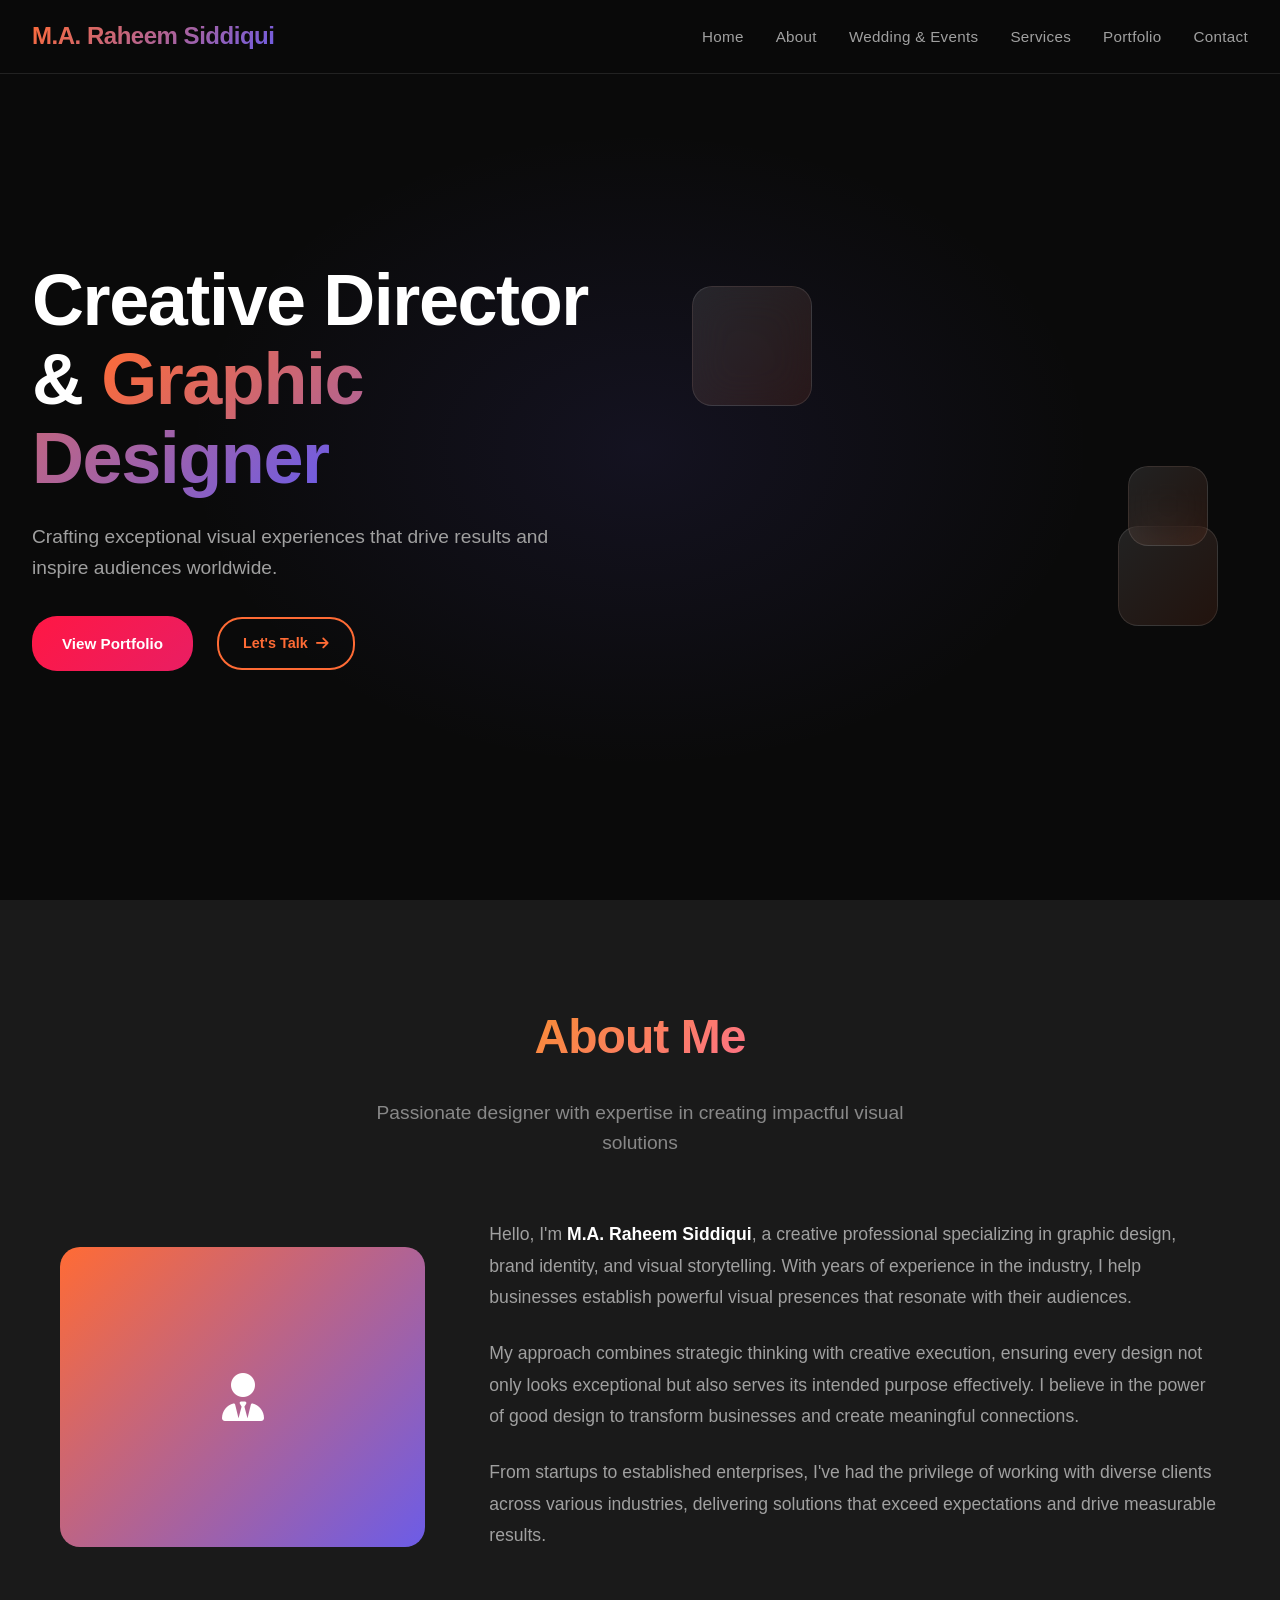
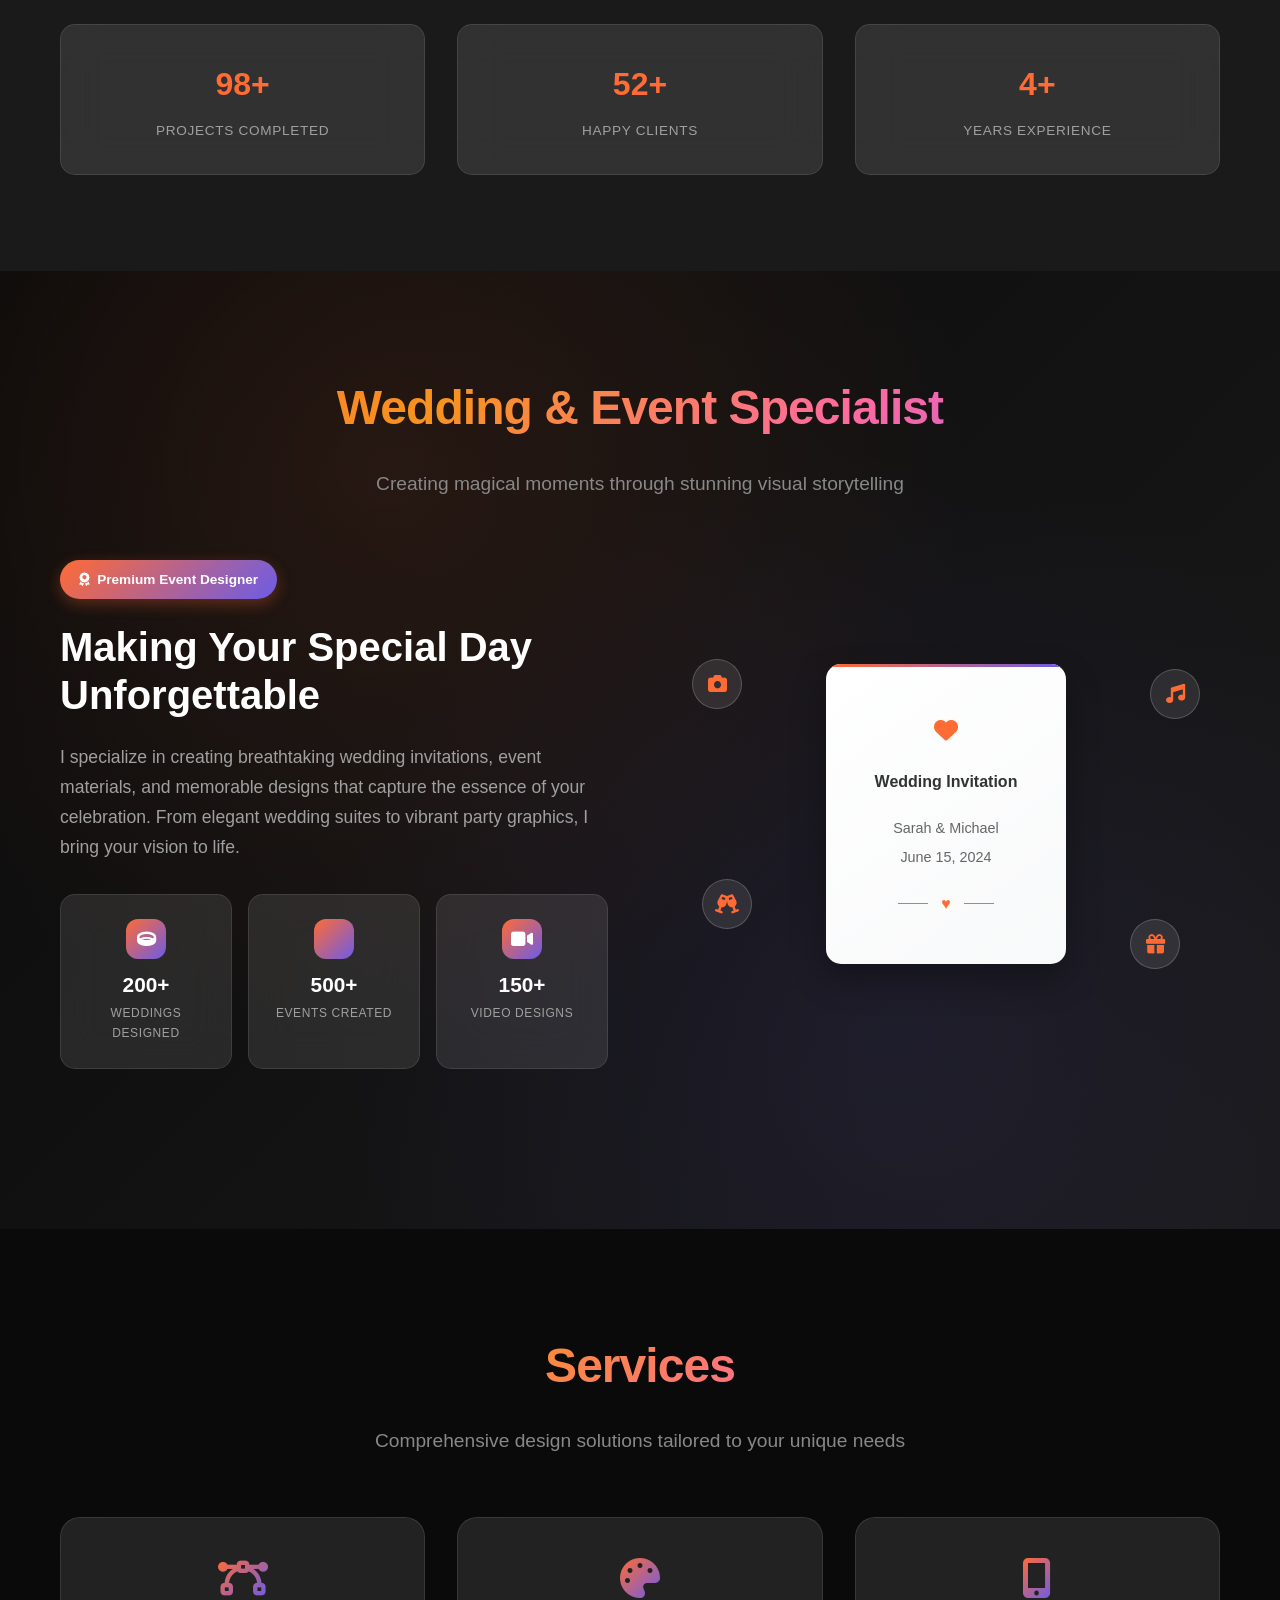
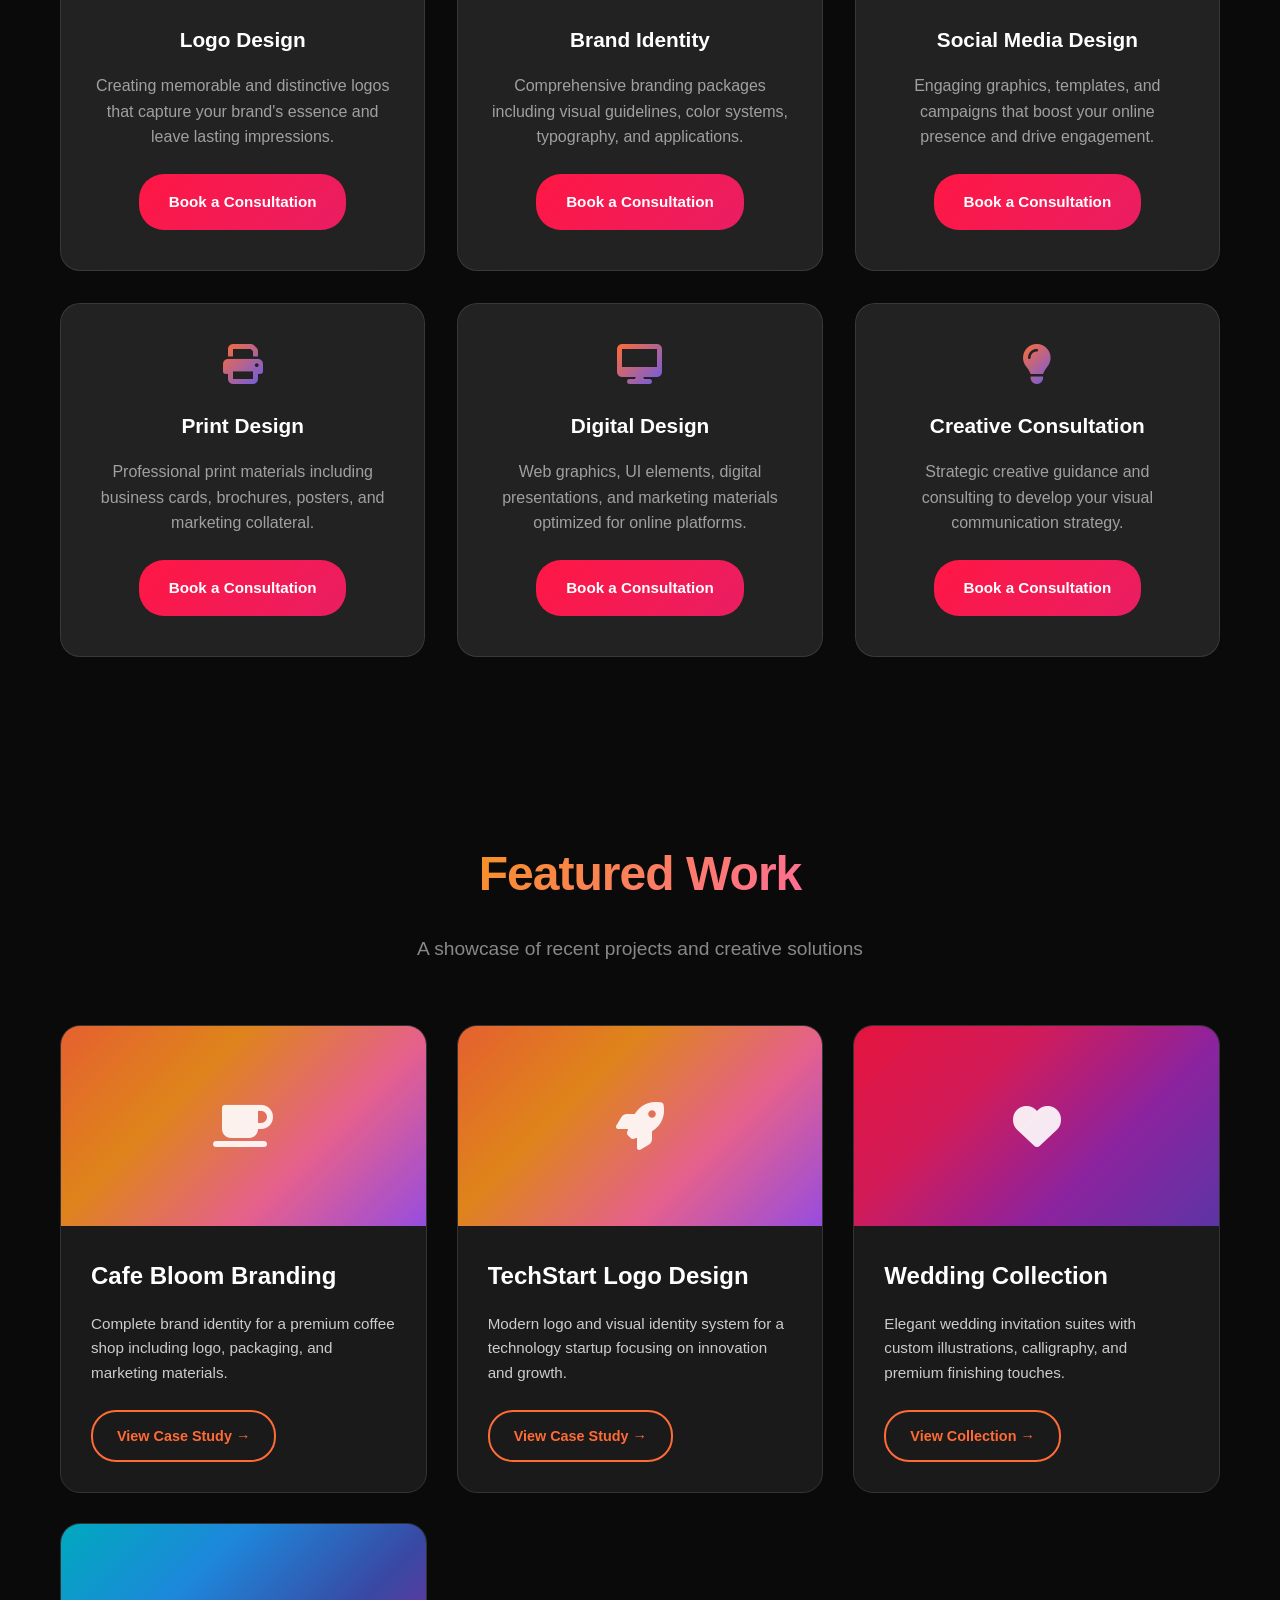
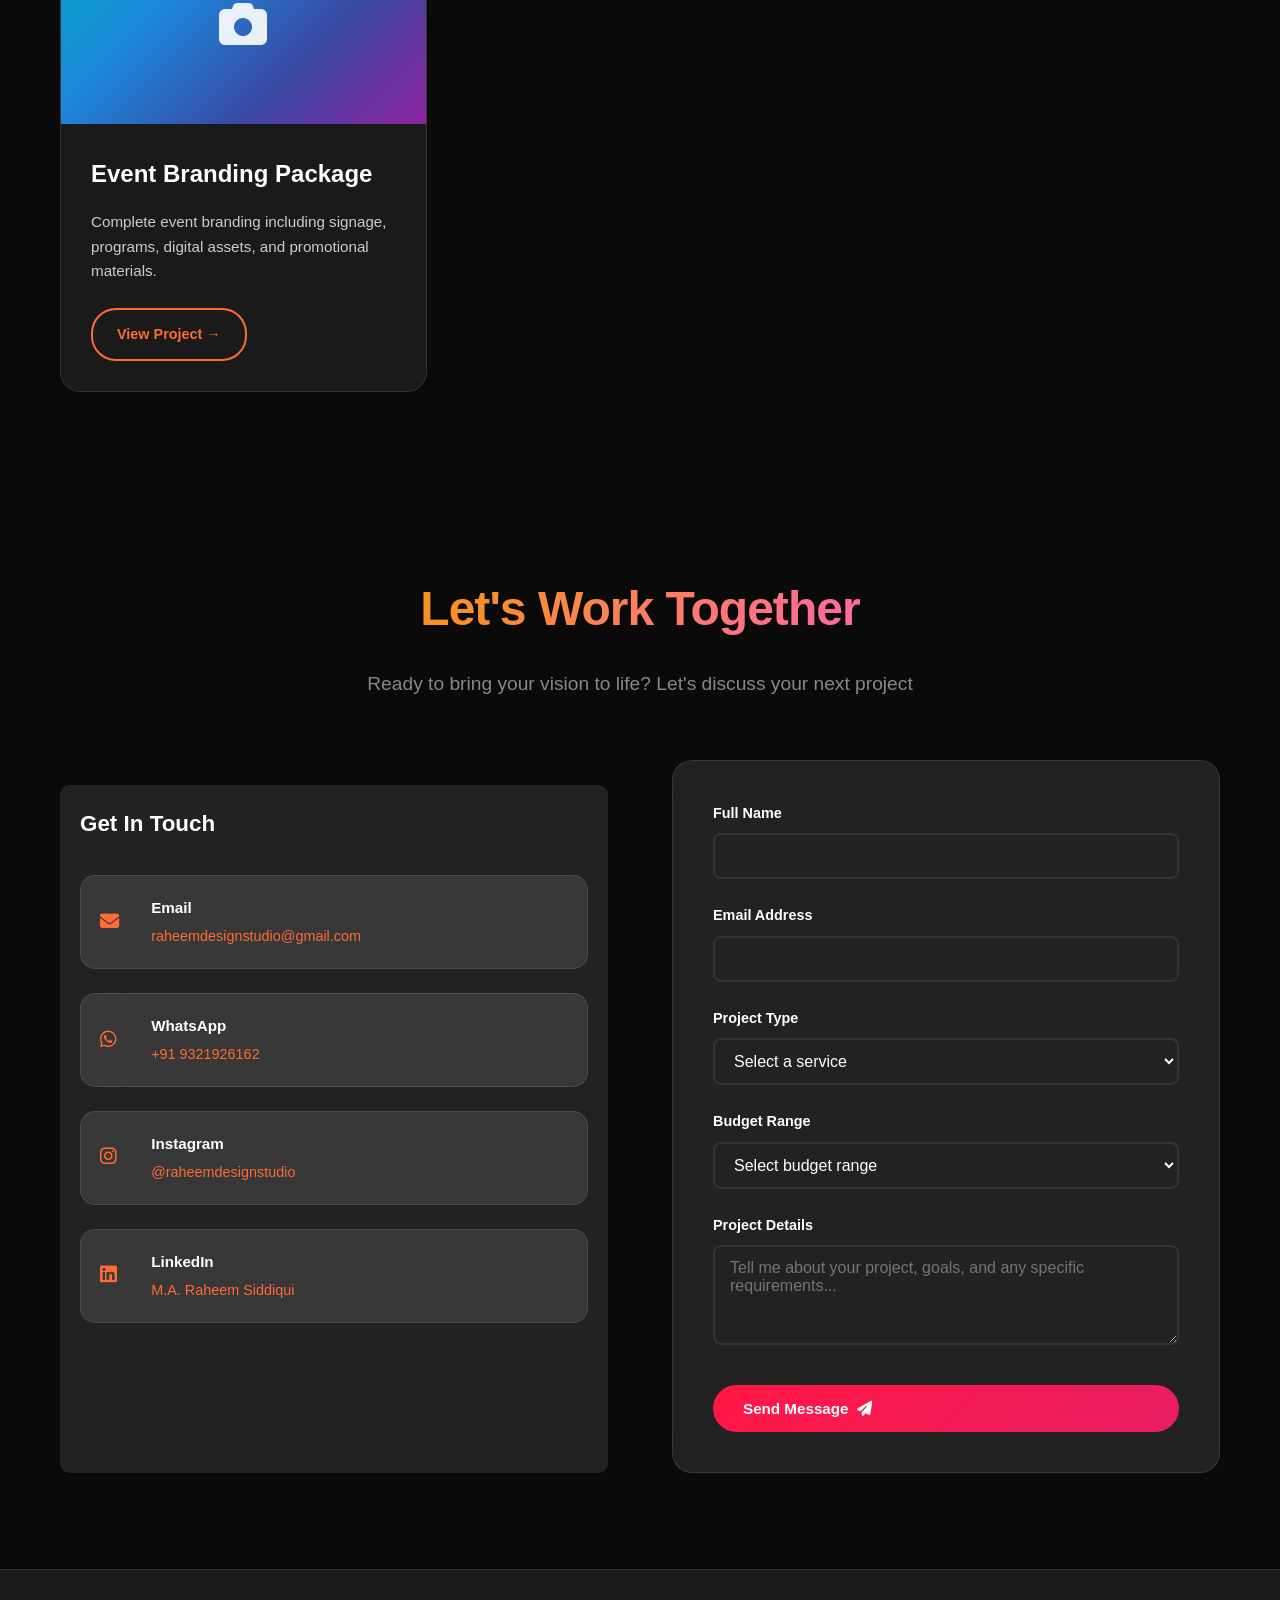
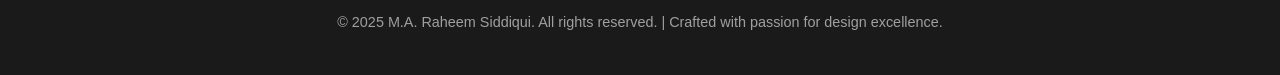
==== commit e680a2a5: "Add favicon link to index.html for improved branding" ====
--- a/pages/index.html
+++ b/pages/index.html
@@ -5,6 +5,8 @@
   <meta charset="UTF-8">
   <meta name="viewport" content="width=device-width, initial-scale=1.0">
   <meta name="google-site-verification" content="91tpPBfEpRDwz7ggyN2gISKaYOymP0Bl34pknpON6To" />
+  <!-- Favicon for all browsers -->
+  <link rel="icon" href="/public/favicon.ico" type="image/x-icon">
 
   <!-- SEO Title -->
   <title>Wedding Invitation Designer | Creative Branding & Graphic Design by M.A. Raheem Siddiqui</title>
